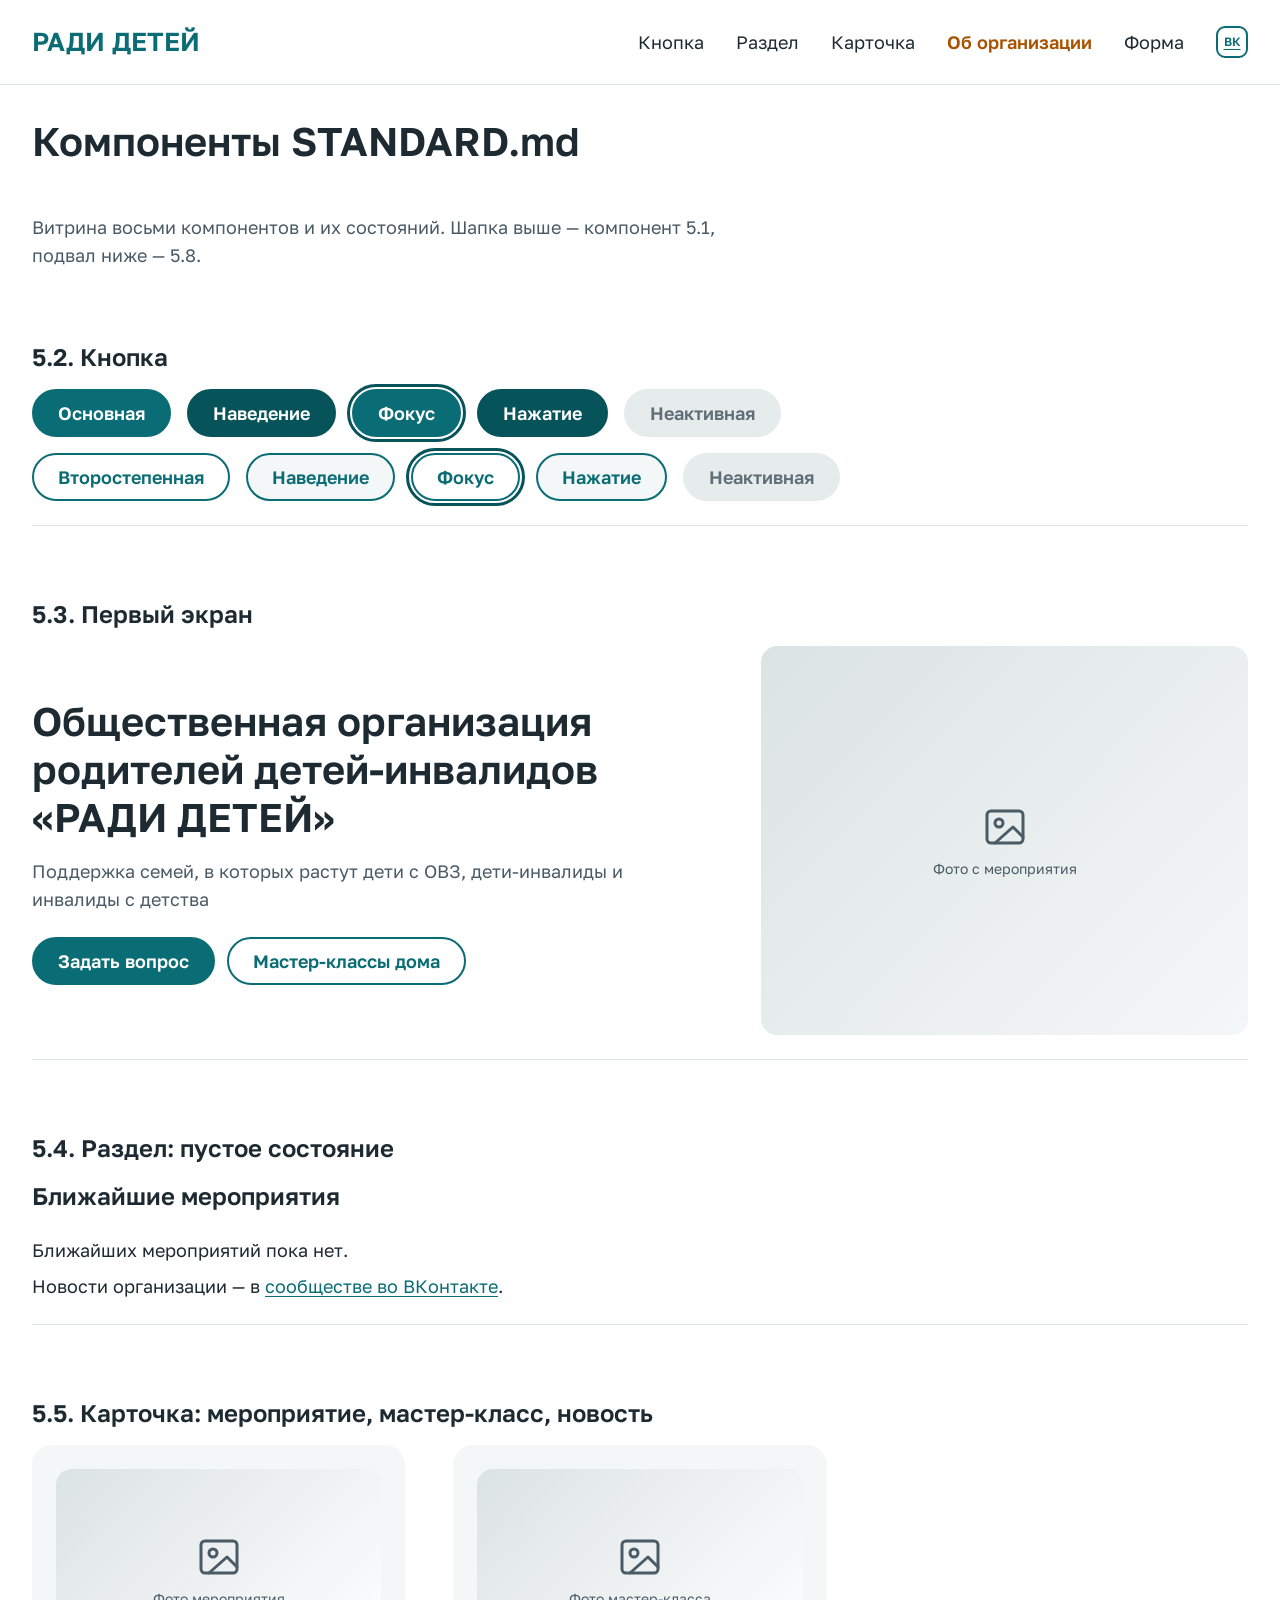
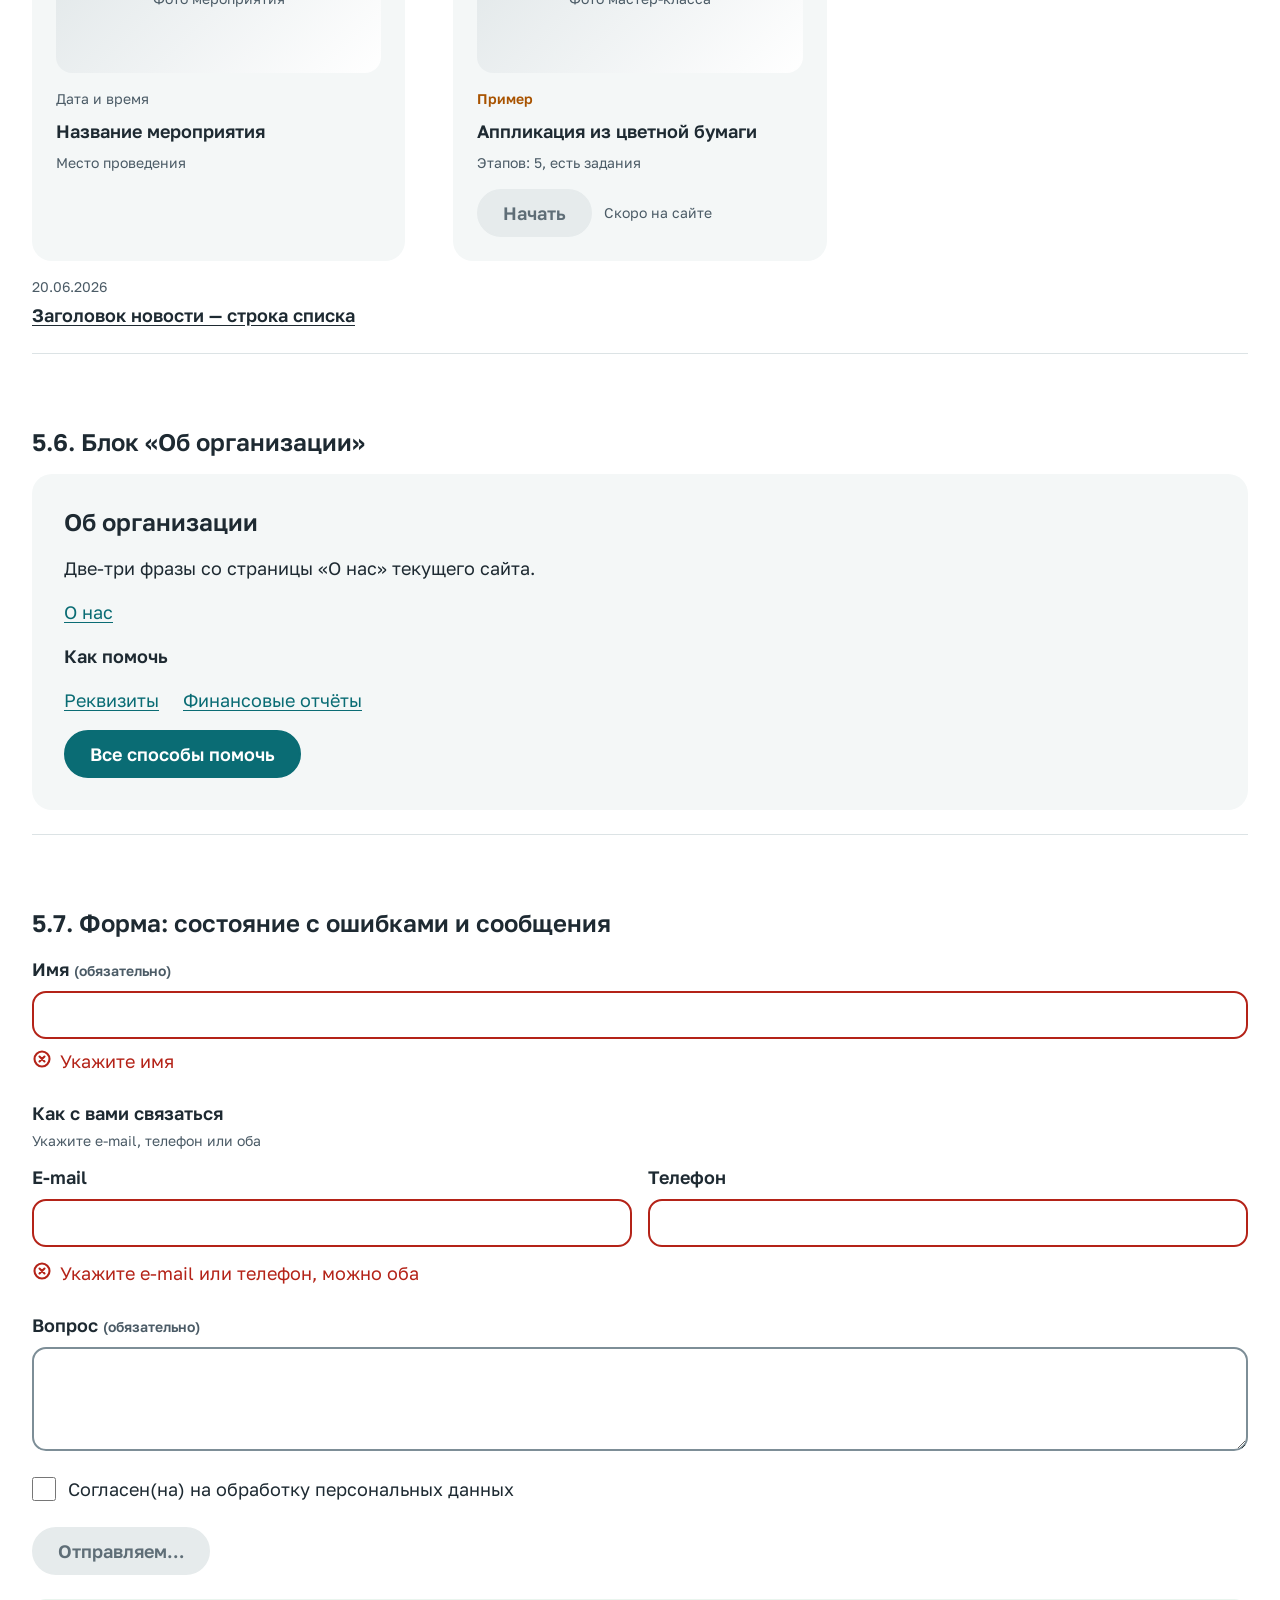
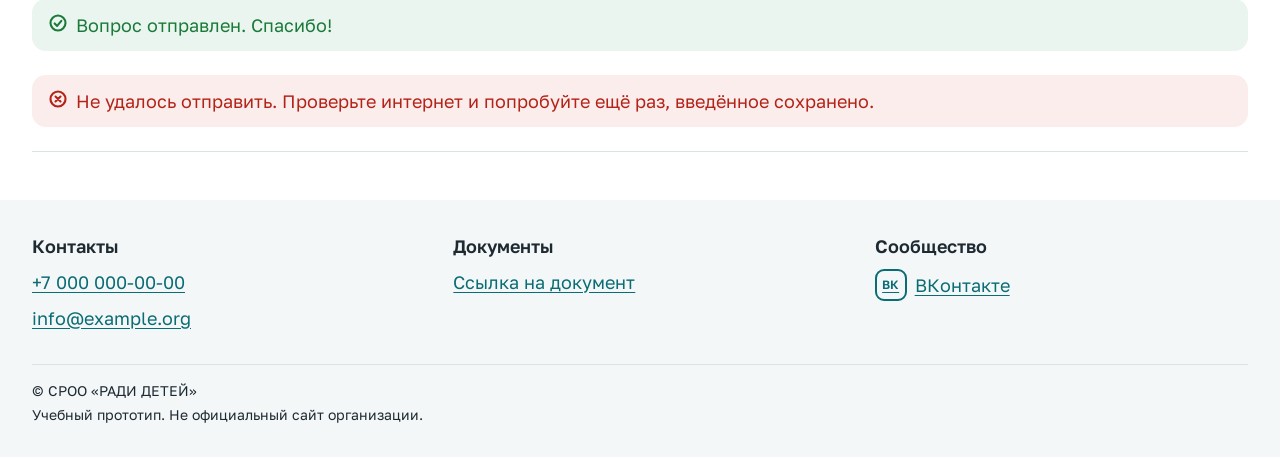
==== components.html @ 7a21b679 "Итерации 2 и 3: компоненты, главная и исправления после проверки, правила R1–R4 Co-Authored-By: Clau" ====
<!doctype html>
<html lang="ru" class="no-js">
<head>
  <meta charset="utf-8">
  <meta name="viewport" content="width=device-width, initial-scale=1">
  <meta name="robots" content="noindex">
  <title>Компоненты — РАДИ ДЕТЕЙ (учебный прототип)</title>
  <link rel="icon" href="favicon.svg" type="image/svg+xml">
  <link rel="stylesheet" href="styles.css">
  <script>document.documentElement.classList.replace('no-js', 'js');</script>
  <script src="script.js" defer></script>
</head>
<body>
  <header class="header" id="top">
    <div class="container header__bar">
      <a class="logo" href="#top">РАДИ ДЕТЕЙ</a>
      <a class="icon-button header__call" href="tel:+70000000000" aria-label="Позвонить: +7 000 000-00-00">
        <svg viewBox="0 0 24 24" fill="none" stroke="currentColor" stroke-width="2" stroke-linecap="round" stroke-linejoin="round" aria-hidden="true"><path d="M5 4h3l2 5-2 1a11 11 0 0 0 6 6l1-2 5 2v3a2 2 0 0 1-2 2A16 16 0 0 1 3 6a2 2 0 0 1 2-2z"/></svg>
      </a>
      <button class="icon-button menu-button" type="button" aria-expanded="false" aria-controls="nav" aria-label="Меню">
        <svg class="menu-button__open" viewBox="0 0 24 24" fill="none" stroke="currentColor" stroke-width="2" stroke-linecap="round" aria-hidden="true"><path d="M4 7h16M4 12h16M4 17h16"/></svg>
        <svg class="menu-button__close" viewBox="0 0 24 24" fill="none" stroke="currentColor" stroke-width="2" stroke-linecap="round" aria-hidden="true" hidden><path d="M6 6l12 12M18 6L6 18"/></svg>
      </button>
      <nav class="nav" id="nav" aria-label="Компоненты">
        <ul class="nav__list">
          <li><a href="#c-button">Кнопка</a></li>
          <li><a href="#c-section">Раздел</a></li>
          <li><a href="#c-card">Карточка</a></li>
          <li><a class="nav__help" href="#c-about">Об организации</a></li>
          <li><a href="#c-form">Форма</a></li>
        </ul>
      </nav>
      <a class="header__vk vk-link" href="https://vk.com/sroo_radi_detey">
        <span class="vk-badge" aria-hidden="true">ВК</span>
        <span class="visually-hidden">Сообщество во ВКонтакте</span>
      </a>
    </div>
  </header>

  <main id="main" class="container">
    <h1>Компоненты STANDARD.md</h1>
    <p class="text muted">Витрина восьми компонентов и их состояний. Шапка выше — компонент 5.1, подвал ниже — 5.8.</p>

    <section class="demo" id="c-button" aria-labelledby="t-button">
      <h2 id="t-button">5.2. Кнопка</h2>
      <div class="demo__row">
        <a class="button button--primary" href="#c-button">Основная</a>
        <a class="button button--primary is-hover" href="#c-button">Наведение</a>
        <a class="button button--primary is-focus" href="#c-button">Фокус</a>
        <a class="button button--primary is-active" href="#c-button">Нажатие</a>
        <button class="button button--primary" type="button" disabled>Неактивная</button>
      </div>
      <div class="demo__row">
        <a class="button button--secondary" href="#c-button">Второстепенная</a>
        <a class="button button--secondary is-hover" href="#c-button">Наведение</a>
        <a class="button button--secondary is-focus" href="#c-button">Фокус</a>
        <a class="button button--secondary is-active" href="#c-button">Нажатие</a>
        <button class="button button--secondary" type="button" disabled>Неактивная</button>
      </div>
    </section>

    <section class="demo" aria-labelledby="t-hero">
      <h2 id="t-hero">5.3. Первый экран</h2>
      <div class="hero">
        <div class="hero__text">
          <p class="h1">Общественная организация родителей <span class="nowrap">детей-инвалидов</span> <span class="nowrap">«РАДИ ДЕТЕЙ»</span></p>
          <p class="muted text">Поддержка семей, в которых растут дети с ОВЗ, дети-инвалиды и инвалиды с детства</p>
          <div class="hero__actions">
            <a class="button button--primary button--wide-mobile" href="#c-form">Задать вопрос</a>
            <a class="button button--secondary button--wide-mobile" href="#c-card">Мастер-классы дома</a>
          </div>
        </div>
        <figure class="photo">
          <svg viewBox="0 0 24 24" fill="none" stroke="currentColor" stroke-width="1.5" stroke-linecap="round" stroke-linejoin="round" aria-hidden="true"><rect x="3" y="4" width="18" height="16" rx="2"/><circle cx="9" cy="10" r="2"/><path d="M21 17l-5-5-9 8"/></svg>
          <figcaption class="small">Фото с мероприятия</figcaption>
        </figure>
      </div>
    </section>

    <section class="demo" id="c-section" aria-labelledby="t-section">
      <h2 id="t-section">5.4. Раздел: пустое состояние</h2>
      <div>
        <p class="h2 section__title">Ближайшие мероприятия</p>
        <div class="empty">
          <p>Ближайших мероприятий пока нет.</p>
          <p>Новости организации — в <a href="https://vk.com/sroo_radi_detey">сообществе во ВКонтакте</a>.</p>
        </div>
      </div>
    </section>

    <section class="demo" id="c-card" aria-labelledby="t-card">
      <h2 id="t-card">5.5. Карточка: мероприятие, мастер-класс, новость</h2>
      <ul class="cards">
        <li class="card">
          <figure class="photo">
            <svg viewBox="0 0 24 24" fill="none" stroke="currentColor" stroke-width="1.5" stroke-linecap="round" stroke-linejoin="round" aria-hidden="true"><rect x="3" y="4" width="18" height="16" rx="2"/><circle cx="9" cy="10" r="2"/><path d="M21 17l-5-5-9 8"/></svg>
            <figcaption class="small">Фото мероприятия</figcaption>
          </figure>
          <p class="small muted">Дата и время</p>
          <h3>Название мероприятия</h3>
          <p class="small muted">Место проведения</p>
        </li>
        <li class="card">
          <figure class="photo">
            <svg viewBox="0 0 24 24" fill="none" stroke="currentColor" stroke-width="1.5" stroke-linecap="round" stroke-linejoin="round" aria-hidden="true"><rect x="3" y="4" width="18" height="16" rx="2"/><circle cx="9" cy="10" r="2"/><path d="M21 17l-5-5-9 8"/></svg>
            <figcaption class="small">Фото мастер-класса</figcaption>
          </figure>
          <span class="card__label small">Пример</span>
          <h3>Аппликация из цветной бумаги</h3>
          <p class="small muted">Этапов: 5, есть задания</p>
          <div class="card__action">
            <button class="button button--secondary" type="button" disabled>Начать</button>
            <span class="small muted">Скоро на сайте</span>
          </div>
        </li>
      </ul>
      <ul class="news">
        <li class="news__item">
          <time class="small muted" datetime="2026-06-20">20.06.2026</time>
          <h3><a href="#c-card">Заголовок новости — строка списка</a></h3>
        </li>
      </ul>
    </section>

    <section class="demo" id="c-about" aria-labelledby="t-about">
      <h2 id="t-about">5.6. Блок «Об организации»</h2>
      <div class="about">
        <p class="h2">Об организации</p>
        <p class="text">Две-три фразы со страницы «О нас» текущего сайта.</p>
        <p><a href="#c-about">О нас</a></p>
        <p class="h3">Как помочь</p>
        <p class="about__links"><a href="#c-about">Реквизиты</a> <a href="#c-about">Финансовые отчёты</a></p>
        <a class="button button--primary" href="#c-about">Все способы помочь</a>
      </div>
    </section>

    <section class="demo" id="c-form" aria-labelledby="t-form">
      <h2 id="t-form">5.7. Форма: состояние с ошибками и сообщения</h2>
      <form class="form" action="#" novalidate>
        <div class="field">
          <label for="d-name">Имя <span class="small muted">(обязательно)</span></label>
          <input class="input" id="d-name" type="text" autocomplete="name" aria-invalid="true" aria-describedby="d-name-error">
          <p class="error" id="d-name-error"><svg viewBox="0 0 24 24" fill="none" stroke="currentColor" stroke-width="2.5" stroke-linecap="round" aria-hidden="true"><circle cx="12" cy="12" r="9"/><path d="M9 9l6 6M15 9l-6 6"/></svg><span>Укажите имя</span></p>
        </div>
        <fieldset class="contacts" aria-describedby="d-contacts-hint">
          <legend>Как с вами связаться</legend>
          <p class="field__hint small" id="d-contacts-hint">Укажите e-mail, телефон или оба</p>
          <div class="contacts__fields">
            <div class="field">
              <label for="d-email">E-mail</label>
              <input class="input" id="d-email" type="email" autocomplete="email" aria-invalid="true" aria-describedby="d-contacts-error">
            </div>
            <div class="field">
              <label for="d-phone">Телефон</label>
              <input class="input" id="d-phone" type="tel" autocomplete="tel" inputmode="tel" aria-invalid="true" aria-describedby="d-contacts-error">
            </div>
          </div>
          <p class="error" id="d-contacts-error"><svg viewBox="0 0 24 24" fill="none" stroke="currentColor" stroke-width="2.5" stroke-linecap="round" aria-hidden="true"><circle cx="12" cy="12" r="9"/><path d="M9 9l6 6M15 9l-6 6"/></svg><span>Укажите e-mail или телефон, можно оба</span></p>
        </fieldset>
        <div class="field">
          <label for="d-message">Вопрос <span class="small muted">(обязательно)</span></label>
          <textarea class="input" id="d-message" rows="3"></textarea>
        </div>
        <div class="field">
          <div class="consent">
            <input type="checkbox" id="d-consent">
            <label for="d-consent">Согласен(на) на обработку персональных данных</label>
          </div>
        </div>
        <button class="button button--primary button--wide-mobile" type="button" disabled>Отправляем…</button>
        <div class="status status--success"><svg viewBox="0 0 24 24" fill="none" stroke="currentColor" stroke-width="2.5" stroke-linecap="round" stroke-linejoin="round" aria-hidden="true"><circle cx="12" cy="12" r="9"/><path d="M8 12.5l3 3 5-6"/></svg><span>Вопрос отправлен. Спасибо!</span></div>
        <div class="status status--error"><svg viewBox="0 0 24 24" fill="none" stroke="currentColor" stroke-width="2.5" stroke-linecap="round" aria-hidden="true"><circle cx="12" cy="12" r="9"/><path d="M9 9l6 6M15 9l-6 6"/></svg><span>Не удалось отправить. Проверьте интернет и попробуйте ещё раз, введённое сохранено.</span></div>
      </form>
    </section>
  </main>

  <footer class="footer">
    <div class="container">
      <div class="footer__cols">
        <section aria-labelledby="f-contacts">
          <h2 class="h3" id="f-contacts">Контакты</h2>
          <ul>
            <li><a href="tel:+70000000000">+7 000 000-00-00</a></li>
            <li><a href="mailto:info@example.org">info@example.org</a></li>
          </ul>
        </section>
        <section aria-labelledby="f-docs">
          <h2 class="h3" id="f-docs">Документы</h2>
          <ul><li><a href="#top">Ссылка на документ</a></li></ul>
        </section>
        <section aria-labelledby="f-community">
          <h2 class="h3" id="f-community">Сообщество</h2>
          <ul><li><a class="vk-link" href="https://vk.com/sroo_radi_detey"><span class="vk-badge" aria-hidden="true">ВК</span>ВКонтакте</a></li></ul>
        </section>
      </div>
      <div class="footer__bottom small">
        <p>© СРОО «РАДИ ДЕТЕЙ»</p>
        <p>Учебный прототип. Не официальный сайт организации.</p>
      </div>
    </div>
  </footer>
</body>
</html>
---- styles.css ----
/* Стандарт: STANDARD.md. Цвета только переменными из :root (раздел 4). */

@font-face {
  font-family: "Golos Text";
  font-style: normal;
  font-weight: 400 700;
  font-display: swap;
  src: url("fonts/golos-cyrillic.woff2") format("woff2");
  unicode-range: U+0301, U+0400-045F, U+0490-0491, U+04B0-04B1, U+2116;
}

@font-face {
  font-family: "Golos Text";
  font-style: normal;
  font-weight: 400 700;
  font-display: swap;
  src: url("fonts/golos-latin.woff2") format("woff2");
  unicode-range: U+0000-00FF, U+0131, U+0152-0153, U+02BB-02BC, U+02C6, U+02DA, U+02DC, U+0304, U+0308, U+0329,
    U+2000-206F, U+20AC, U+2122, U+2191, U+2193, U+2212, U+2215, U+FEFF, U+FFFD;
}

:root {
  --main: #0A6C74;
  --main-dark: #07535A;
  --accent: #A85300;
  --text: #1E2A32;
  --text-muted: #4B5B66;
  --border: #7D8E97;
  --surface: #F4F7F7;
  --line: #DCE3E5;
  --success: #1B7A3A;
  --success-bg: #E9F5EE;
  --error: #B42318;
  --error-bg: #FBEDEC;
  --disabled-bg: #E6EBEC;
  --disabled-text: #5F6E77;
  --white: #FFFFFF;

  --space-4: 0.25rem;
  --space-8: 0.5rem;
  --space-12: 0.75rem;
  --space-16: 1rem;
  --space-24: 1.5rem;
  --space-32: 2rem;
  --space-48: 3rem;

  --radius-button: 24px;
  --radius-card: 20px;
  --radius-photo: 16px;
  --radius-field: 14px;

  --gutter: 16px;
  --pad: 16px;

  --font: "Golos Text", Arial, sans-serif;
}

@media (min-width: 768px) {
  :root {
    --gutter: 24px;
    --pad: 32px;
  }
}

@media (min-width: 1280px) {
  :root {
    --gutter: 48px;
  }
}

/* ---------- основа ---------- */

*,
*::before,
*::after {
  box-sizing: border-box;
}

html {
  -webkit-text-size-adjust: 100%;
  text-size-adjust: 100%;
}

@media (prefers-reduced-motion: no-preference) {
  html {
    scroll-behavior: smooth;
  }
}

body {
  margin: 0;
  background: var(--white);
  color: var(--text);
  font-family: var(--font);
  font-size: 1rem;
  line-height: 1.5rem;
  font-weight: 400;
  overflow-wrap: anywhere;
}

h1,
h2,
h3,
p,
ul,
ol,
figure,
fieldset {
  margin: 0;
}

ul {
  padding: 0;
  list-style: none;
}

img,
svg {
  display: block;
}

/* R1: атрибут hidden всегда скрывает элемент, правила display его не перебивают */
[hidden] {
  display: none !important;
}

/* R2: название и слова через дефис в заголовках не рвутся */
.nowrap {
  white-space: nowrap;
}

a {
  color: var(--main);
  text-decoration: underline;
  text-underline-offset: 3px;
}

@media (hover: hover) {
  a:hover {
    color: var(--main-dark);
  }
}

:focus-visible,
.is-focus {
  outline: 3px solid var(--main-dark);
  outline-offset: 2px;
}

[id] {
  scroll-margin-top: var(--space-16);
}

.visually-hidden {
  position: absolute !important;
  width: 1px;
  height: 1px;
  padding: 0;
  margin: -1px;
  overflow: hidden;
  clip: rect(0 0 0 0);
  white-space: nowrap;
  border: 0;
}

.skip-link {
  position: absolute;
  left: var(--pad);
  top: -100px;
  z-index: 10;
  padding: var(--space-8) var(--space-16);
  background: var(--white);
  border-radius: var(--radius-field);
}

.skip-link:focus {
  top: var(--space-8);
}

.container {
  width: 100%;
  max-width: calc(1440px + 2 * var(--pad));
  margin-inline: auto;
  padding-inline: var(--pad);
}

/* ---------- типографика (раздел 3) ---------- */

h1,
.h1 {
  font-size: 1.875rem;
  line-height: 2.375rem;
  font-weight: 600;
}

h2,
.h2 {
  font-size: 1.25rem;
  line-height: 1.75rem;
  font-weight: 600;
}

h3,
.h3 {
  font-size: 1rem;
  line-height: 1.5rem;
  font-weight: 600;
}

.small {
  font-size: 0.875rem;
  line-height: 1.25rem;
}

.muted {
  color: var(--text-muted);
}

.text {
  max-width: 66ch;
}

@media (min-width: 1024px) {
  body {
    font-size: 1.125rem;
    line-height: 1.75rem;
  }

  h1,
  .h1 {
    font-size: 2.5rem;
    line-height: 3rem;
  }

  h2,
  .h2 {
    font-size: 1.5rem;
    line-height: 2rem;
  }

  h3,
  .h3 {
    font-size: 1.125rem;
    line-height: 1.75rem;
  }

  .small {
    font-size: 0.875rem;
    line-height: 1.25rem;
  }
}

/* ---------- 5.2 кнопка ---------- */

.button {
  display: inline-flex;
  align-items: center;
  justify-content: center;
  gap: var(--space-8);
  min-height: 48px;
  padding: var(--space-8) var(--space-24);
  border: 2px solid var(--main);
  border-radius: var(--radius-button);
  font: inherit;
  font-weight: 600;
  text-align: center;
  text-decoration: none;
  cursor: pointer;
}

.button--primary {
  background: var(--main);
  color: var(--white);
}

.button--secondary {
  background: var(--white);
  color: var(--main);
}

.button--primary:active,
.button--primary.is-active {
  background: var(--main-dark);
  border-color: var(--main-dark);
  color: var(--white);
}

.button--secondary:active,
.button--secondary.is-active {
  background: var(--surface);
  color: var(--main);
}

@media (hover: hover) {
  .button--primary:hover,
  .button--primary.is-hover {
    background: var(--main-dark);
    border-color: var(--main-dark);
    color: var(--white);
  }

  .button--secondary:hover,
  .button--secondary.is-hover {
    background: var(--surface);
    color: var(--main);
  }
}

.button:disabled,
.button[aria-disabled="true"] {
  background: var(--disabled-bg);
  border-color: var(--disabled-bg);
  color: var(--disabled-text);
  cursor: not-allowed;
}

@media (max-width: 767px) {
  .button--wide-mobile {
    width: 100%;
  }
}

/* ---------- 5.1 шапка ---------- */

.header {
  border-bottom: 1px solid var(--line);
}

.header__bar {
  display: flex;
  flex-wrap: wrap;
  align-items: center;
  column-gap: var(--space-8);
  min-height: 60px;
}

.nav {
  flex-basis: 100%;
}

.logo {
  margin-right: auto;
  color: var(--main);
  font-size: 1.1875rem;
  line-height: 1.5rem;
  font-weight: 600;
  text-decoration: none;
  white-space: nowrap;
}

.icon-button {
  display: inline-flex;
  align-items: center;
  justify-content: center;
  width: 44px;
  height: 44px;
  padding: 0;
  border: 0;
  border-radius: var(--radius-field);
  background: transparent;
  color: var(--text);
  cursor: pointer;
}

@media (hover: hover) {
  .icon-button:hover {
    background: var(--surface);
    color: var(--text);
  }
}

.icon-button svg {
  width: 24px;
  height: 24px;
}

.nav__list {
  display: flex;
  flex-direction: column;
  padding-block: var(--space-8) var(--space-16);
}

.nav__list a {
  display: block;
  padding-block: var(--space-12);
  color: var(--text);
  text-decoration: none;
}

@media (hover: hover) {
  .nav__list a:hover {
    text-decoration: underline;
  }
}

.nav__list .nav__help {
  color: var(--accent);
  font-weight: 600;
}

.vk-link {
  display: inline-flex;
  align-items: center;
  gap: var(--space-8);
}

.vk-badge {
  display: inline-flex;
  align-items: center;
  justify-content: center;
  width: 32px;
  height: 32px;
  border: 2px solid currentColor;
  border-radius: 9px;
  font-size: 0.75rem;
  line-height: 1;
  font-weight: 600;
}

.header__vk {
  display: none;
}

/* меню прячется, только если работает JS */
.js .nav {
  display: none;
}

.js .nav.is-open {
  display: block;
}

.no-js .menu-button {
  display: none;
}

@media (min-width: 1280px) {
  .header__bar {
    min-height: 84px;
    gap: var(--space-32);
  }

  .logo {
    font-size: 1.625rem;
    line-height: 2rem;
    margin-right: 0;
  }

  .js .nav,
  .nav {
    display: block;
    flex-basis: auto;
    margin-left: auto;
  }

  .nav__list {
    flex-direction: row;
    gap: var(--space-32);
    padding: 0;
  }

  .nav__list a {
    padding-block: var(--space-8);
  }

  .menu-button,
  .header__call {
    display: none;
  }

  .header__vk {
    display: inline-flex;
  }

  .nav__vk {
    display: none;
  }
}

/* ---------- разделы и сетка ---------- */

main {
  display: flex;
  flex-direction: column;
  gap: var(--space-48);
  padding-block: var(--space-32) var(--space-48);
}

.section__title {
  margin-bottom: var(--space-24);
}

.section__more {
  margin-top: var(--space-24);
}

.section__lead {
  margin-bottom: var(--space-24);
}



.empty {
  display: flex;
  flex-direction: column;
  gap: var(--space-8);
}

/* ---------- 5.3 первый экран ---------- */

.hero {
  display: grid;
  gap: var(--space-24);
}

.hero__text {
  display: flex;
  flex-direction: column;
  gap: var(--space-16);
}

.hero__actions {
  display: flex;
  flex-wrap: wrap;
  gap: var(--space-12);
  margin-top: var(--space-8);
}

.photo {
  display: flex;
  flex-direction: column;
  align-items: center;
  justify-content: center;
  gap: var(--space-8);
  aspect-ratio: 16 / 10;
  border-radius: var(--radius-photo);
  background: linear-gradient(135deg, var(--line) 0%, var(--surface) 100%);
  color: var(--text-muted);
}

.photo svg {
  width: 48px;
  height: 48px;
}

@media (min-width: 1024px) {
  .hero {
    grid-template-columns: 7fr 5fr;
    align-items: center;
    gap: var(--gutter);
  }

  .hero .photo {
    aspect-ratio: 5 / 4;
  }
}

/* ---------- 5.5 карточки ---------- */

.cards {
  display: grid;
  gap: var(--gutter);
}

@media (min-width: 768px) {
  .cards {
    grid-template-columns: repeat(2, minmax(0, 1fr));
  }
}

@media (min-width: 1280px) {
  .cards {
    grid-template-columns: repeat(3, minmax(0, 1fr));
  }
}

.card {
  display: flex;
  flex-direction: column;
  gap: var(--space-8);
  padding: var(--space-16);
  border-radius: var(--radius-card);
  background: var(--surface);
}

.card .photo {
  margin-bottom: var(--space-8);
  background: linear-gradient(135deg, var(--line) 0%, var(--white) 100%);
}

.card__label {
  align-self: flex-start;
  color: var(--accent);
  font-weight: 600;
}

.card__action {
  display: flex;
  flex-wrap: wrap;
  align-items: center;
  gap: var(--space-12);
  margin-top: var(--space-8);
}

@media (min-width: 1024px) {
  .card {
    padding: var(--space-24);
  }
}

.news {
  display: flex;
  flex-direction: column;
  gap: var(--space-24);
}

.news__item {
  display: flex;
  flex-direction: column;
  gap: var(--space-4);
}

.news__item h3 a {
  color: var(--text);
}

@media (hover: hover) {
  .news__item h3 a:hover {
    color: var(--main);
  }
}

/* ---------- новости и 5.6 «Об организации» ---------- */

.split {
  display: grid;
  gap: var(--space-48);
}

@media (min-width: 1280px) {
  .split {
    grid-template-columns: 7fr 5fr;
    gap: var(--gutter);
    align-items: start;
  }
}

.about {
  display: flex;
  flex-direction: column;
  gap: var(--space-16);
  padding: 20px;
  border-radius: var(--radius-card);
  background: var(--surface);
}

.about__links {
  display: flex;
  flex-wrap: wrap;
  gap: var(--space-8) var(--space-24);
}

.about h3 {
  margin-top: var(--space-8);
}

.about .button {
  align-self: flex-start;
}

@media (min-width: 1024px) {
  .about {
    padding: var(--space-32);
  }
}

/* ---------- 5.7 форма ---------- */

.question {
  display: flex;
  flex-direction: column;
  gap: var(--space-24);
}

@media (min-width: 1280px) {
  /* форма шириной 7 колонок из 12 */
  .question .form {
    width: calc((100% - 11 * var(--gutter)) * 7 / 12 + 6 * var(--gutter));
  }
}

.question__intro {
  display: flex;
  flex-direction: column;
  gap: var(--space-8);
}

.form {
  display: flex;
  flex-direction: column;
  gap: var(--space-24);
}

.field {
  display: flex;
  flex-direction: column;
  gap: var(--space-8);
}

.field label,
.contacts legend {
  font-weight: 600;
}

.field__hint {
  color: var(--text-muted);
}

.input {
  width: 100%;
  min-height: 48px;
  padding: var(--space-8) var(--space-12);
  border: 2px solid var(--border);
  border-radius: var(--radius-field);
  background: var(--white);
  color: var(--text);
  font: inherit;
}

textarea.input {
  min-height: 96px;
  resize: vertical;
}

.input[aria-invalid="true"] {
  border-color: var(--error);
}

.error {
  display: flex;
  align-items: flex-start;
  gap: var(--space-8);
  color: var(--error);
}

.error svg,
.status svg {
  flex: none;
  width: 20px;
  height: 20px;
  margin-top: 2px;
}

.contacts {
  display: flex;
  flex-direction: column;
  gap: var(--space-12);
  min-width: 0;
  padding: 0;
  border: 0;
}

.contacts legend {
  padding: 0;
  margin-bottom: var(--space-4);
}

.contacts__fields {
  display: grid;
  gap: var(--space-16);
}

@media (min-width: 768px) {
  .contacts__fields {
    grid-template-columns: repeat(2, minmax(0, 1fr));
  }
}

.consent {
  display: flex;
  align-items: flex-start;
  gap: var(--space-12);
}

.consent input {
  flex: none;
  width: 24px;
  height: 24px;
  margin: 2px 0 0;
  accent-color: var(--main);
}

.consent label {
  font-weight: 400;
}

.details summary {
  padding-block: 2px;
  color: var(--main);
  text-decoration: underline;
  text-underline-offset: 3px;
  cursor: pointer;
}

.details p {
  margin-top: var(--space-8);
}

.form .button {
  align-self: flex-start;
}

.status {
  display: flex;
  align-items: flex-start;
  gap: var(--space-8);
  padding: var(--space-12) var(--space-16);
  border-radius: var(--radius-field);
}

.status:empty {
  display: none;
}

.status--success {
  background: var(--success-bg);
  color: var(--success);
}

.status--error {
  background: var(--error-bg);
  color: var(--error);
}

.trap {
  position: absolute;
  left: -10000px;
  width: 1px;
  height: 1px;
  overflow: hidden;
}

/* ---------- 5.8 подвал ---------- */

.footer {
  background: var(--surface);
  padding-block: var(--space-32);
}

.footer__cols {
  display: grid;
  gap: var(--space-24);
}

.footer__cols ul {
  display: flex;
  flex-direction: column;
  gap: var(--space-8);
  margin-top: var(--space-8);
}

.footer__bottom {
  display: flex;
  flex-direction: column;
  gap: var(--space-4);
  margin-top: var(--space-32);
  padding-top: var(--space-16);
  border-top: 1px solid var(--line);
}

@media (min-width: 1024px) {
  .footer__cols {
    grid-template-columns: repeat(3, minmax(0, 1fr));
    gap: var(--gutter);
  }
}

/* ---------- витрина компонентов ---------- */

.demo {
  display: flex;
  flex-direction: column;
  gap: var(--space-16);
  padding-block: var(--space-24);
  border-bottom: 1px solid var(--line);
}

.demo__row {
  display: flex;
  flex-wrap: wrap;
  gap: var(--space-16);
  align-items: center;
}
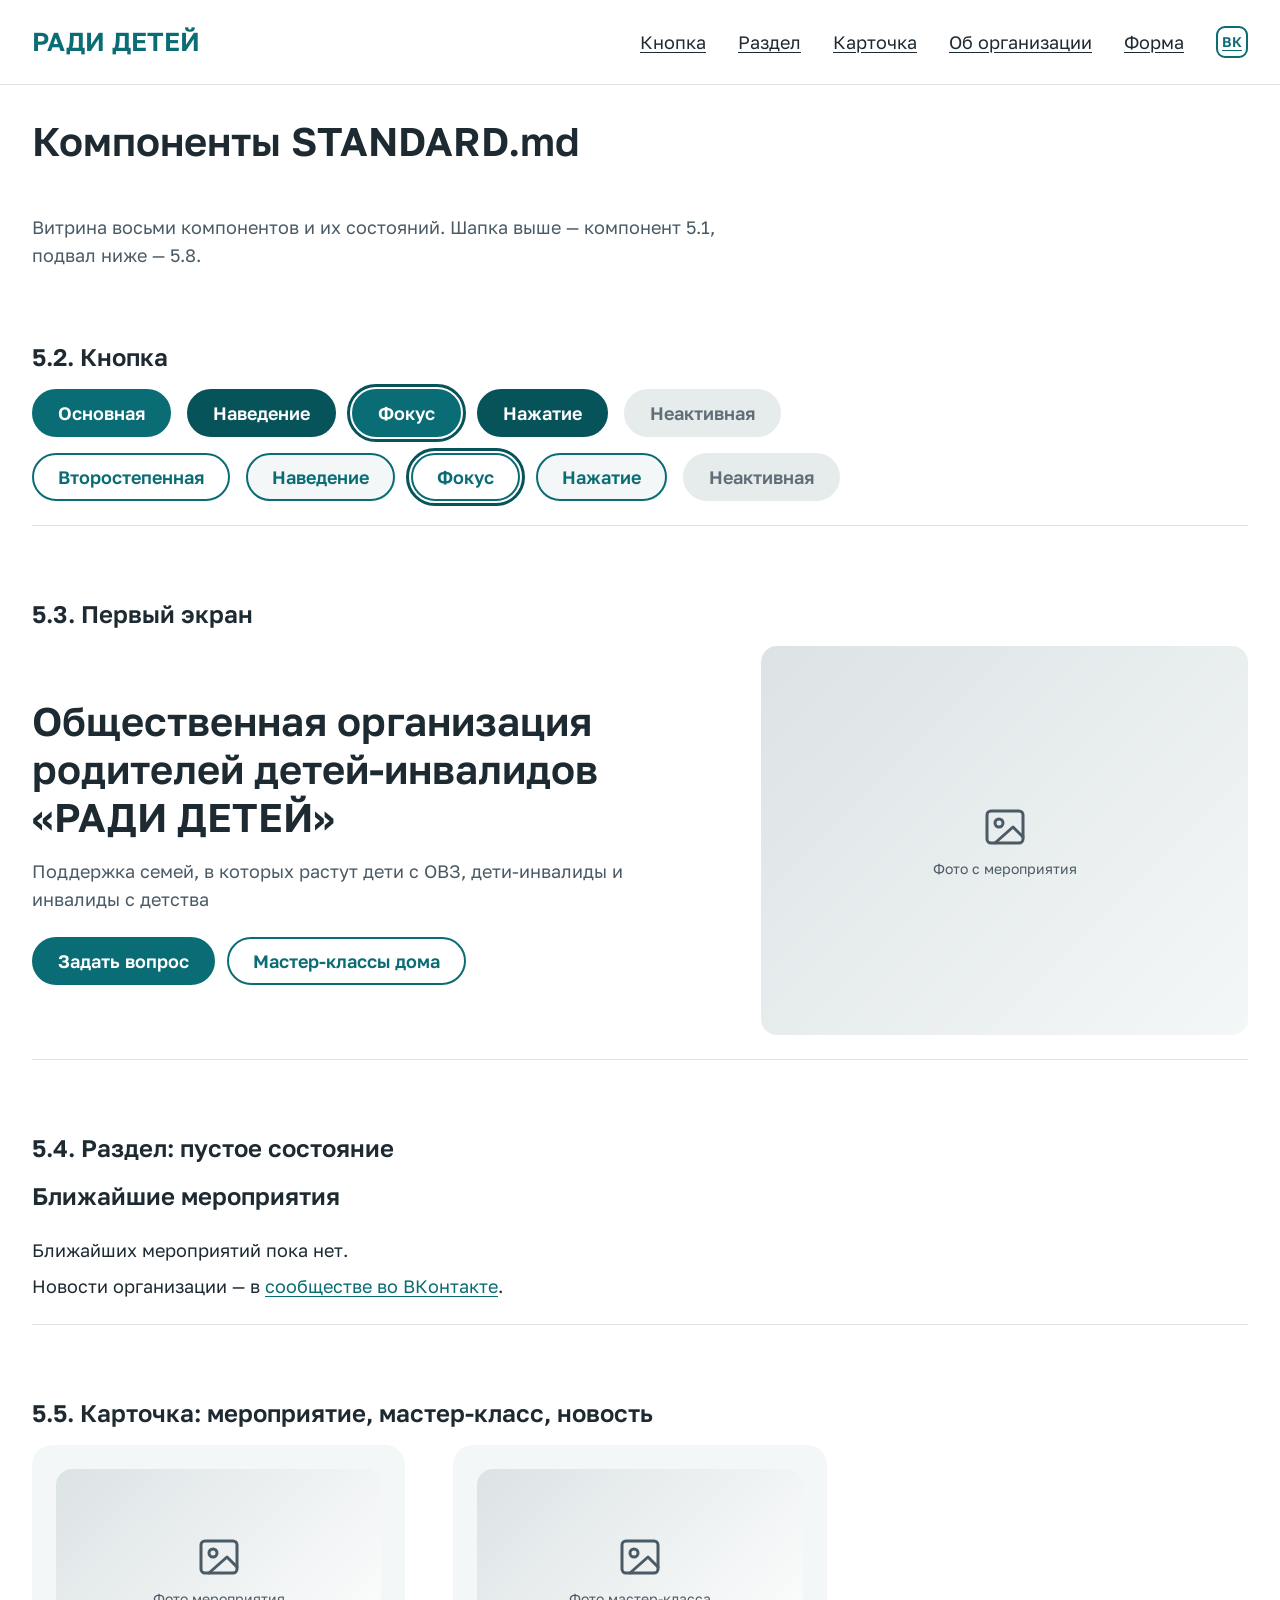
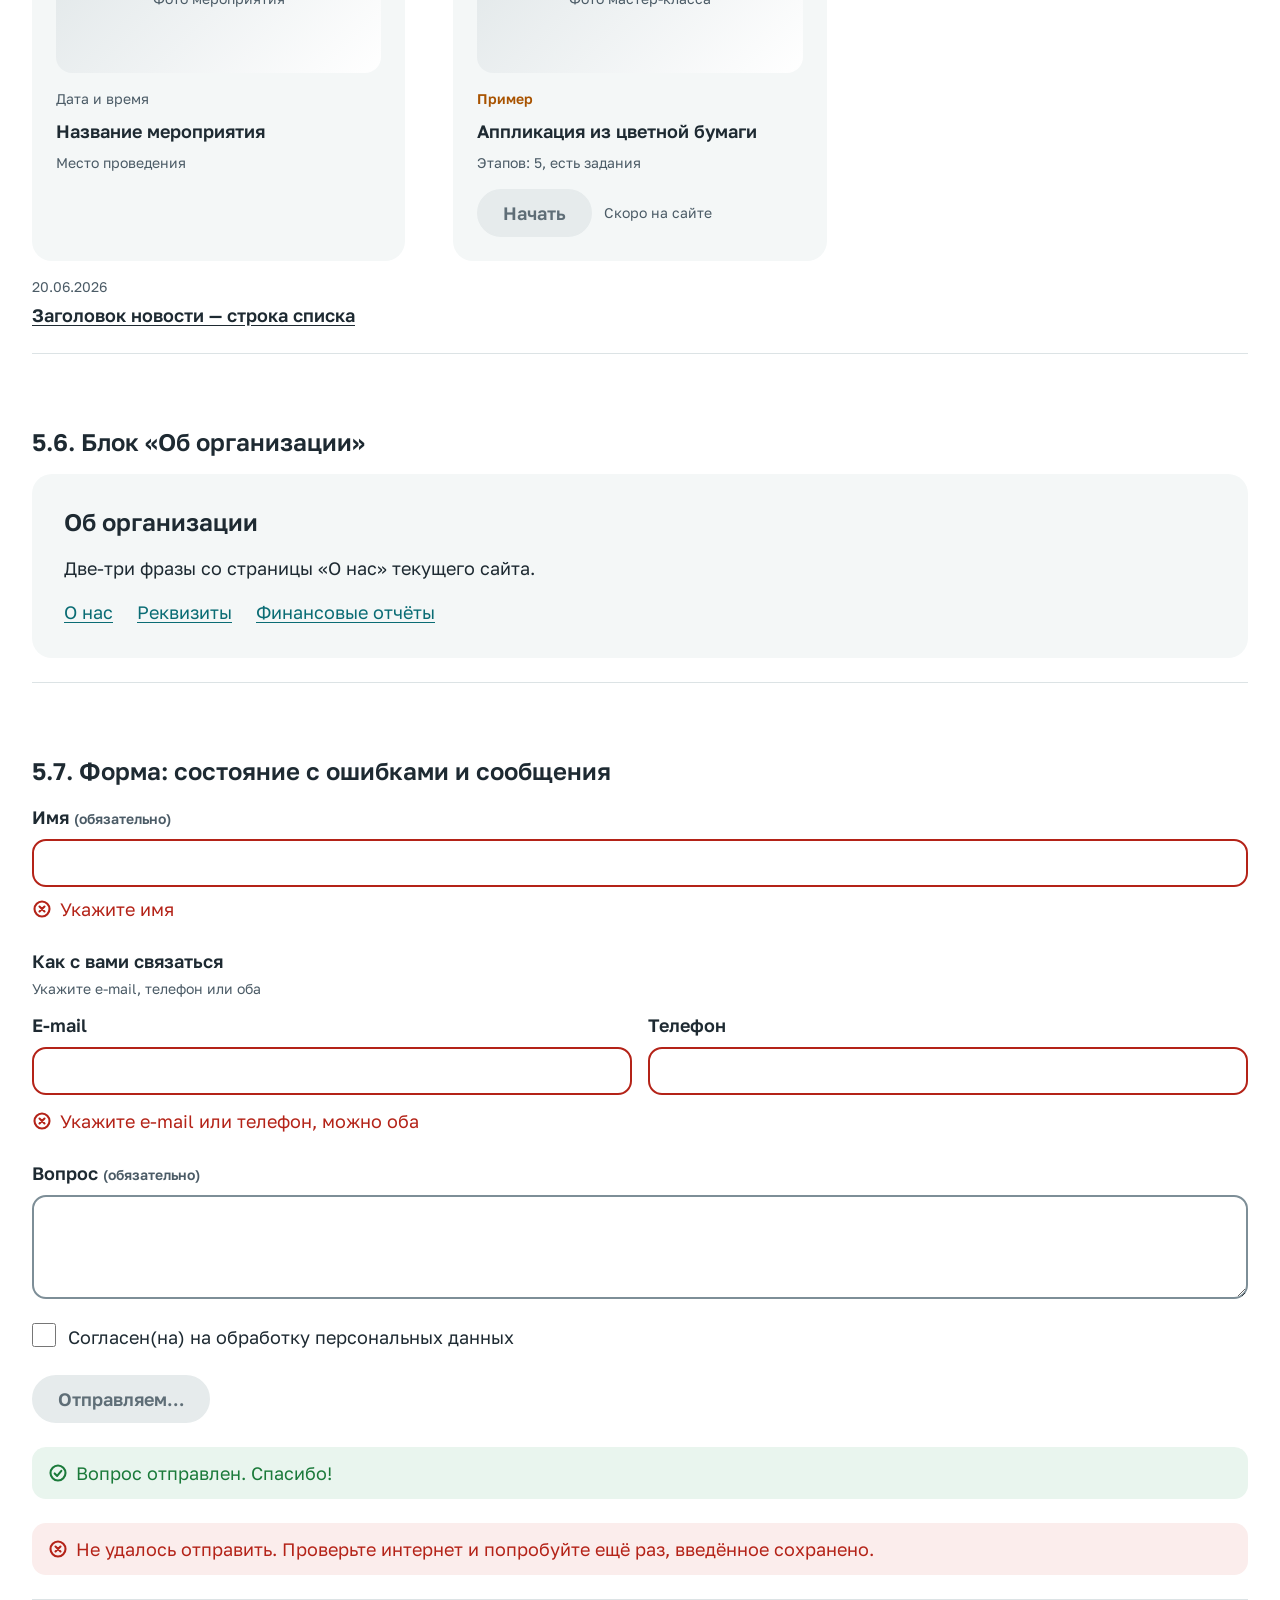
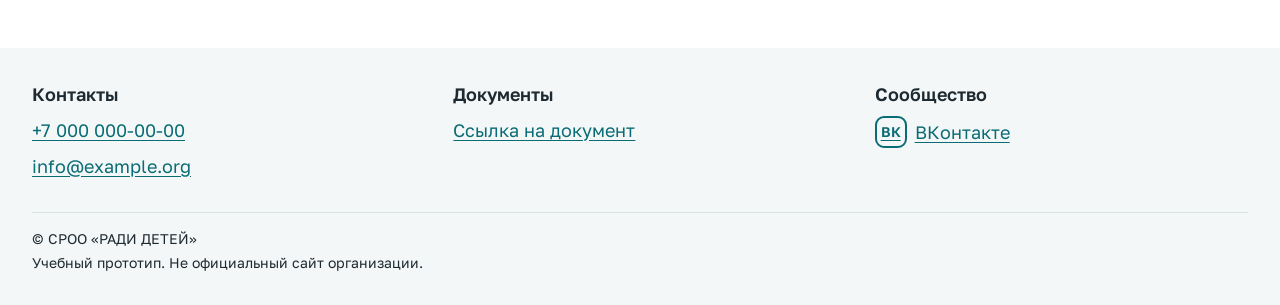
==== commit f41daa4c: "Итерация 9: без «Как помочь» по отзыву заказчика Из меню убран пункт «Как помочь», из блока «Об орга" ====
--- a/components.html
+++ b/components.html
@@ -26,7 +26,7 @@
           <li><a href="#c-button">Кнопка</a></li>
           <li><a href="#c-section">Раздел</a></li>
           <li><a href="#c-card">Карточка</a></li>
-          <li><a class="nav__help" href="#c-about">Об организации</a></li>
+          <li><a href="#c-about">Об организации</a></li>
           <li><a href="#c-form">Форма</a></li>
         </ul>
       </nav>
@@ -127,10 +127,7 @@
       <div class="about">
         <p class="h2">Об организации</p>
         <p class="text">Две-три фразы со страницы «О нас» текущего сайта.</p>
-        <p><a href="#c-about">О нас</a></p>
-        <p class="h3">Как помочь</p>
-        <p class="about__links"><a href="#c-about">Реквизиты</a> <a href="#c-about">Финансовые отчёты</a></p>
-        <a class="button button--primary" href="#c-about">Все способы помочь</a>
+        <p class="about__links"><a href="#c-about">О нас</a> <a href="#c-about">Реквизиты</a> <a href="#c-about">Финансовые отчёты</a></p>
       </div>
     </section>
 
--- a/styles.css
+++ b/styles.css
@@ -384,18 +384,12 @@
   display: block;
   padding-block: var(--space-12);
   color: var(--text);
-  text-decoration: none;
 }
 
 @media (hover: hover) {
   .nav__list a:hover {
-    text-decoration: underline;
-  }
-}
-
-.nav__list .nav__help {
-  color: var(--accent);
-  font-weight: 600;
+    color: var(--main);
+  }
 }
 
 .vk-link {
@@ -412,7 +406,7 @@
   height: 32px;
   border: 2px solid currentColor;
   border-radius: 9px;
-  font-size: 0.75rem;
+  font-size: 0.875rem;
   line-height: 1;
   font-weight: 600;
 }
@@ -441,8 +435,6 @@
   }
 
   .logo {
-    font-size: 1.625rem;
-    line-height: 2rem;
     margin-right: 0;
   }
 
@@ -492,6 +484,32 @@
 
 .section__more {
   margin-top: var(--space-24);
+}
+
+.section__head {
+  display: flex;
+  align-items: baseline;
+  justify-content: space-between;
+  gap: var(--space-16);
+  margin-bottom: var(--space-24);
+}
+
+.section__head .section__title {
+  margin-bottom: 0;
+}
+
+.section__more-top {
+  display: none;
+}
+
+@media (min-width: 1024px) {
+  .section__more-top {
+    display: inline-block;
+  }
+
+  .section__head + .news + .section__more {
+    display: none;
+  }
 }
 
 .section__lead {
@@ -624,9 +642,25 @@
   color: var(--text);
 }
 
+/* R3: отдельно стоящая ссылка — строчный блок, её высота равна строке, а не размеру шрифта */
+.news__item h3 a,
+.section__more a,
+.about p > a,
+.about__links a,
+.footer__cols li > a:not(.vk-link) {
+  display: inline-block;
+}
+
 @media (hover: hover) {
   .news__item h3 a:hover {
     color: var(--main);
+  }
+}
+
+@media (min-width: 1024px) {
+  .logo {
+    font-size: 1.625rem;
+    line-height: 2rem;
   }
 }
 
@@ -658,14 +692,6 @@
   display: flex;
   flex-wrap: wrap;
   gap: var(--space-8) var(--space-24);
-}
-
-.about h3 {
-  margin-top: var(--space-8);
-}
-
-.about .button {
-  align-self: flex-start;
 }
 
 @media (min-width: 1024px) {
@@ -746,9 +772,17 @@
 .error svg,
 .status svg {
   flex: none;
-  width: 20px;
-  height: 20px;
-  margin-top: 2px;
+  width: 16px;
+  height: 16px;
+  margin-top: var(--space-4);
+}
+
+@media (min-width: 1024px) {
+  .error svg,
+  .status svg {
+    width: 20px;
+    height: 20px;
+  }
 }
 
 .contacts {
@@ -786,7 +820,7 @@
   flex: none;
   width: 24px;
   height: 24px;
-  margin: 2px 0 0;
+  margin: 0;
   accent-color: var(--main);
 }
 
@@ -795,7 +829,7 @@
 }
 
 .details summary {
-  padding-block: 2px;
+  padding-block: var(--space-4);
   color: var(--main);
   text-decoration: underline;
   text-underline-offset: 3px;
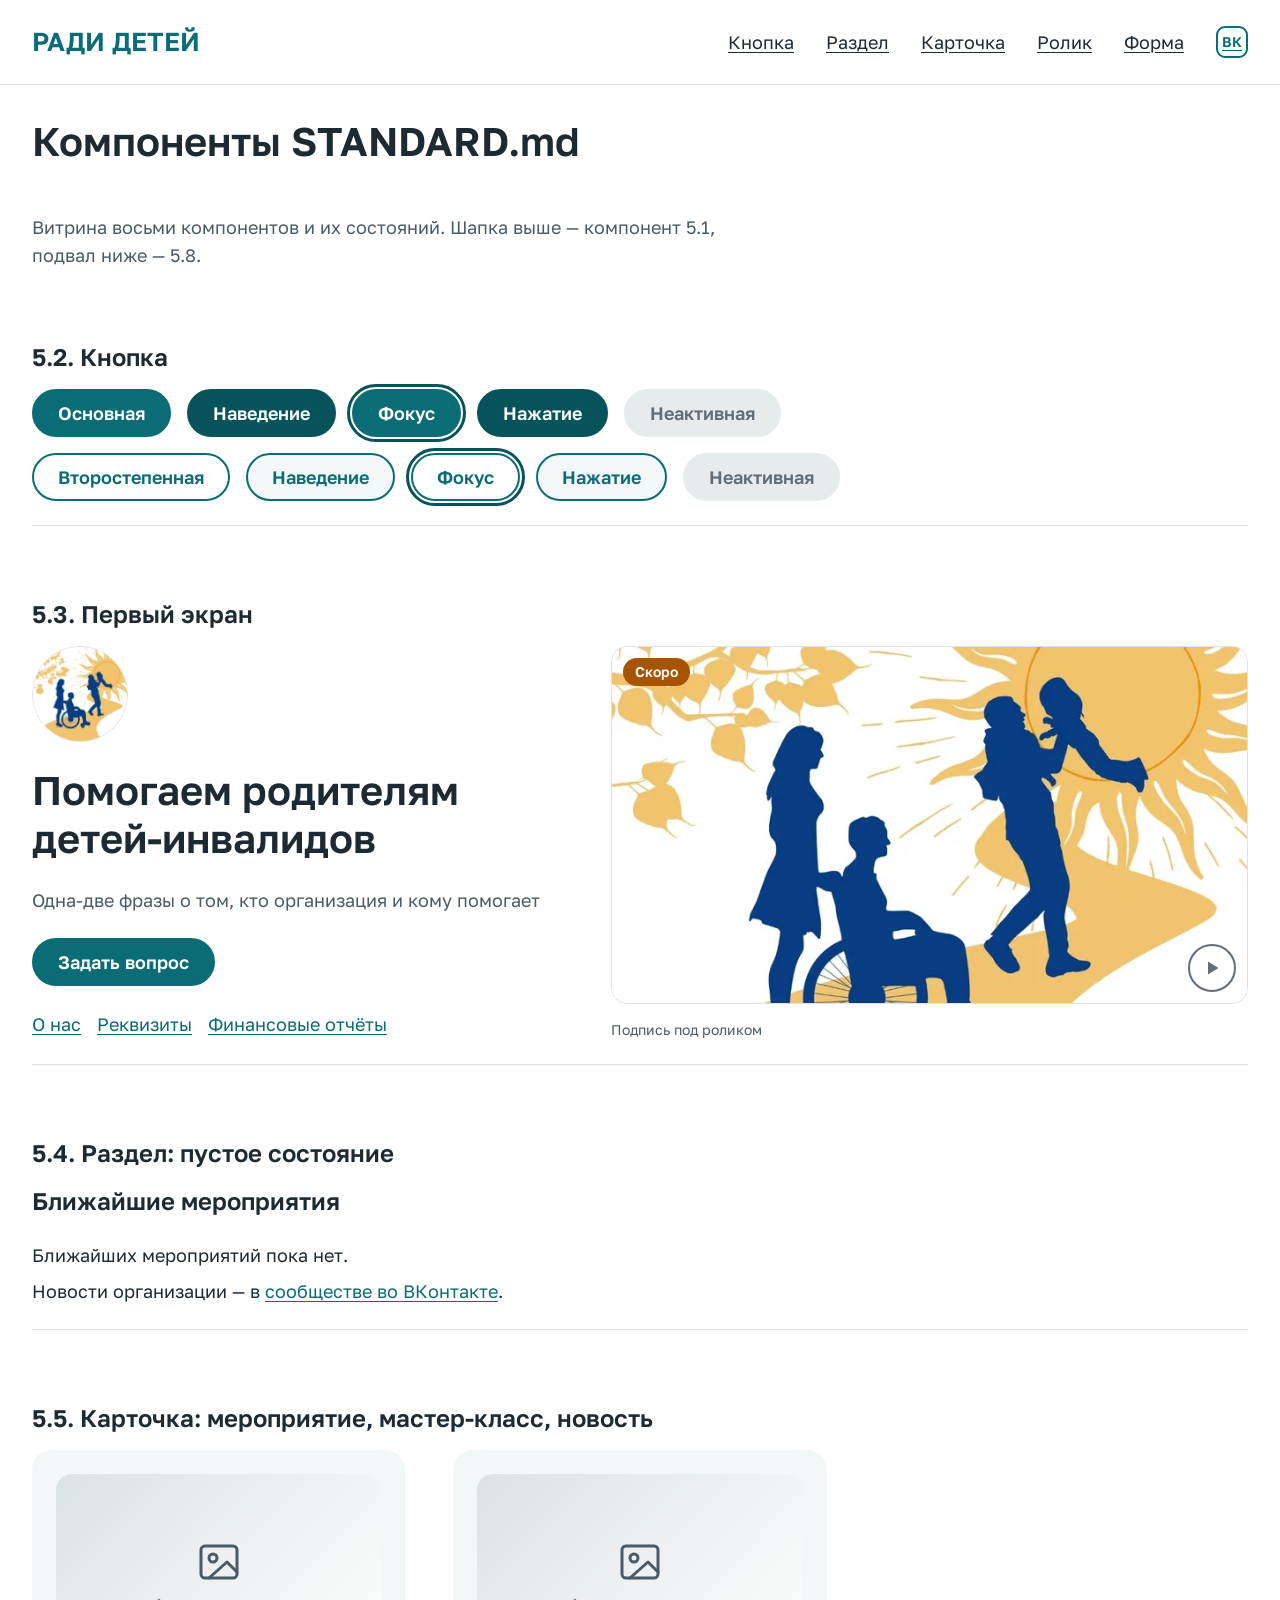
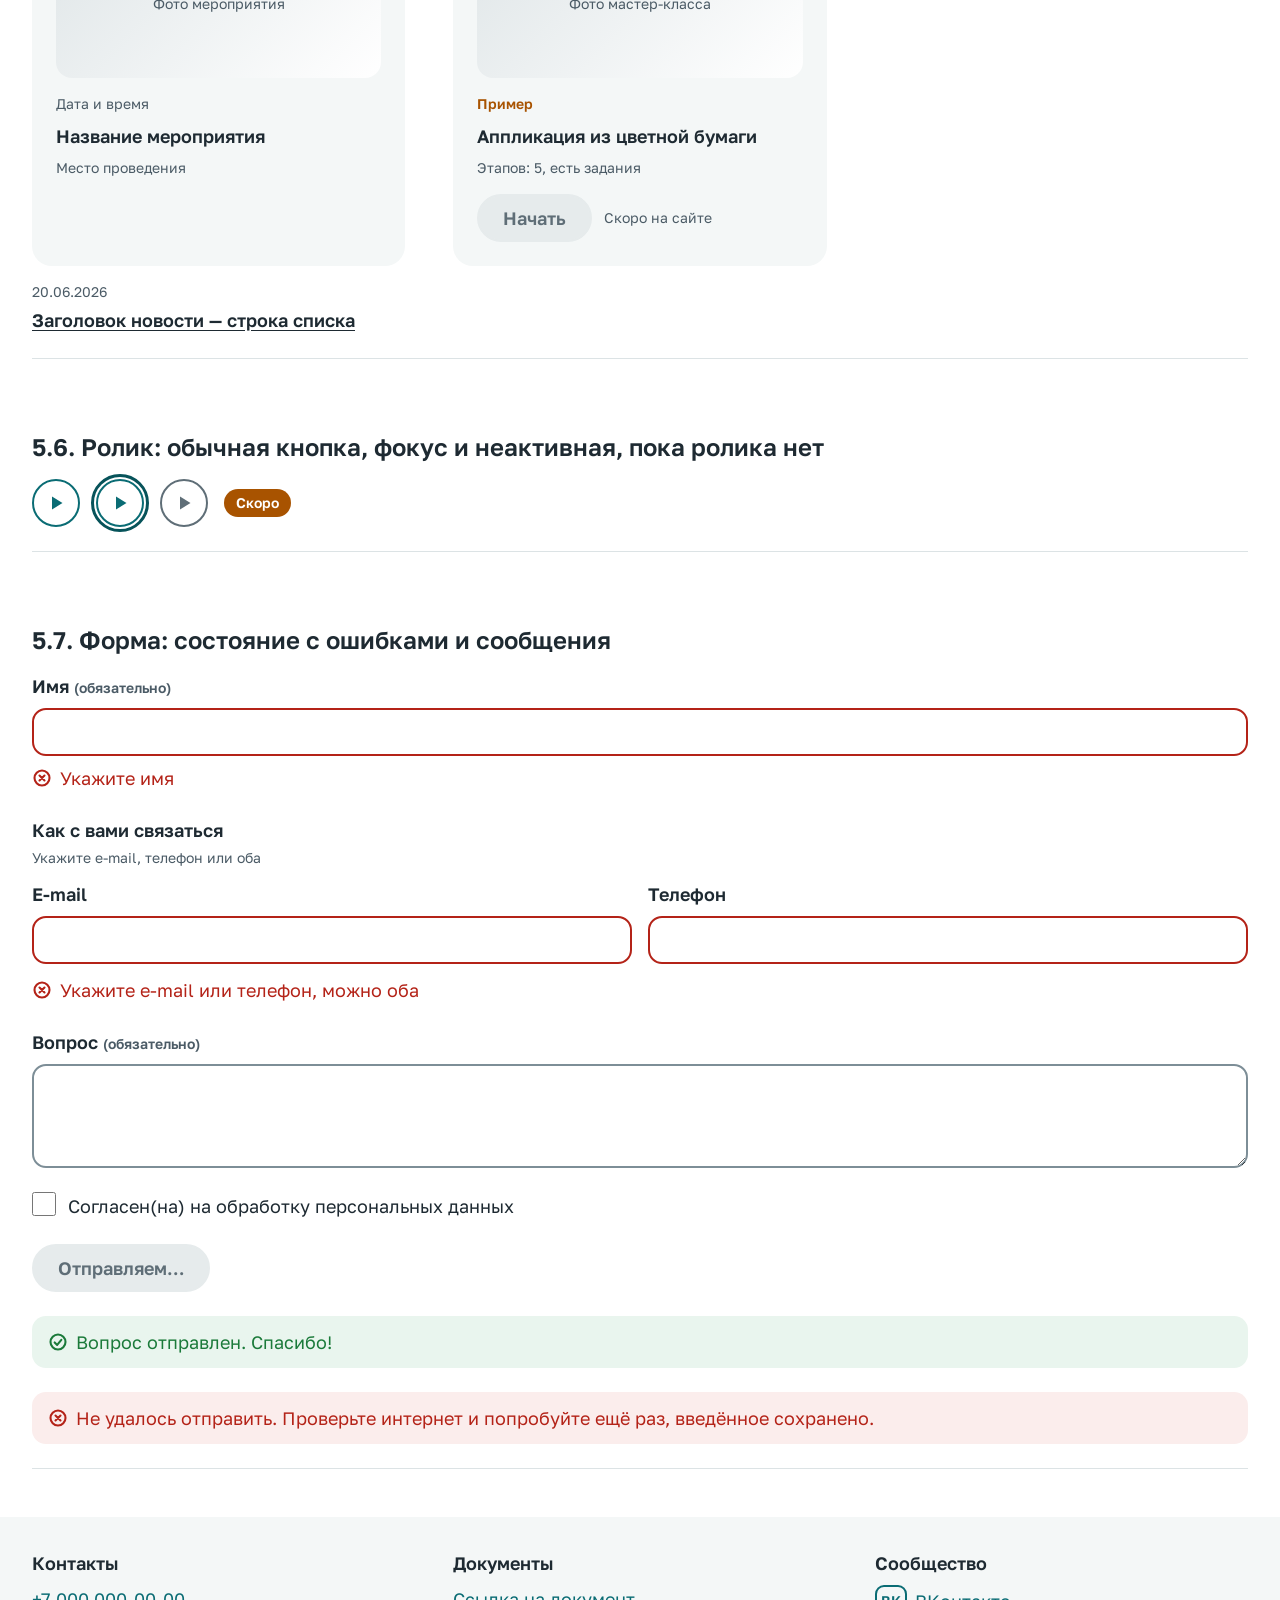
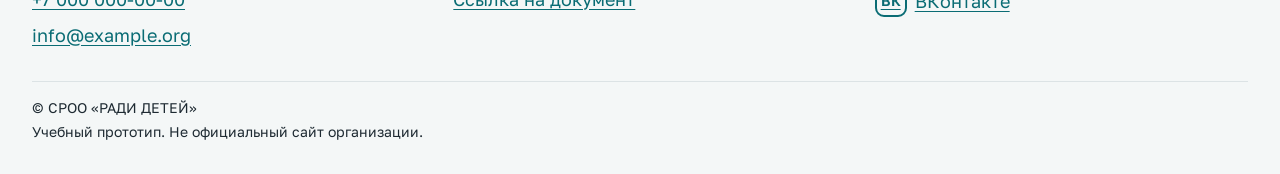
==== commit 662a4f54: "Итерация 10: ролик и логотип на первом экране Первый экран по главной из макетов Figma от 16.10: лог" ====
--- a/components.html
+++ b/components.html
@@ -26,7 +26,7 @@
           <li><a href="#c-button">Кнопка</a></li>
           <li><a href="#c-section">Раздел</a></li>
           <li><a href="#c-card">Карточка</a></li>
-          <li><a href="#c-about">Об организации</a></li>
+          <li><a href="#c-video">Ролик</a></li>
           <li><a href="#c-form">Форма</a></li>
         </ul>
       </nav>
@@ -62,18 +62,29 @@
     <section class="demo" aria-labelledby="t-hero">
       <h2 id="t-hero">5.3. Первый экран</h2>
       <div class="hero">
-        <div class="hero__text">
-          <p class="h1">Общественная организация родителей <span class="nowrap">детей-инвалидов</span> <span class="nowrap">«РАДИ ДЕТЕЙ»</span></p>
-          <p class="muted text">Поддержка семей, в которых растут дети с ОВЗ, дети-инвалиды и инвалиды с детства</p>
-          <div class="hero__actions">
-            <a class="button button--primary button--wide-mobile" href="#c-form">Задать вопрос</a>
-            <a class="button button--secondary button--wide-mobile" href="#c-card">Мастер-классы дома</a>
-          </div>
-        </div>
-        <figure class="photo">
-          <svg viewBox="0 0 24 24" fill="none" stroke="currentColor" stroke-width="1.5" stroke-linecap="round" stroke-linejoin="round" aria-hidden="true"><rect x="3" y="4" width="18" height="16" rx="2"/><circle cx="9" cy="10" r="2"/><path d="M21 17l-5-5-9 8"/></svg>
-          <figcaption class="small">Фото с мероприятия</figcaption>
-        </figure>
+        <picture class="hero__logo">
+          <source type="image/webp" srcset="img/logo.webp">
+          <img src="img/logo.jpg" width="96" height="96" alt="Логотип СРОО «РАДИ ДЕТЕЙ»" loading="lazy">
+        </picture>
+        <p class="h1 hero__title">Помогаем родителям <span class="nowrap">детей-инвалидов</span></p>
+        <p class="hero__lead muted text">Одна-две фразы о том, кто организация и кому помогает</p>
+        <div class="hero__video video">
+          <div class="video__frame">
+            <picture>
+              <source type="image/webp" srcset="img/video-cover-720.webp 720w, img/video-cover-1080.webp 1080w" sizes="(min-width: 1280px) 640px, (min-width: 1024px) 55vw, 100vw">
+              <img class="video__cover" src="img/video-cover-1080.jpg" width="1080" height="608" alt="" loading="lazy">
+            </picture>
+            <span class="video__badge small">Скоро</span>
+            <button class="video__play" type="button" disabled aria-label="Смотреть ролик">
+              <svg viewBox="0 0 24 24" fill="currentColor" aria-hidden="true"><path d="M8 5.5v13l10.5-6.5z"/></svg>
+            </button>
+          </div>
+          <p class="small muted">Подпись под роликом</p>
+        </div>
+        <div class="hero__actions">
+          <a class="button button--primary button--wide-mobile" href="#c-form">Задать вопрос</a>
+        </div>
+        <p class="hero__links"><a href="#c-video">О нас</a> <a href="#c-video">Реквизиты</a> <a href="#c-video">Финансовые отчёты</a></p>
       </div>
     </section>
 
@@ -122,12 +133,13 @@
       </ul>
     </section>
 
-    <section class="demo" id="c-about" aria-labelledby="t-about">
-      <h2 id="t-about">5.6. Блок «Об организации»</h2>
-      <div class="about">
-        <p class="h2">Об организации</p>
-        <p class="text">Две-три фразы со страницы «О нас» текущего сайта.</p>
-        <p class="about__links"><a href="#c-about">О нас</a> <a href="#c-about">Реквизиты</a> <a href="#c-about">Финансовые отчёты</a></p>
+    <section class="demo" id="c-video" aria-labelledby="t-video">
+      <h2 id="t-video">5.6. Ролик: обычная кнопка, фокус и неактивная, пока ролика нет</h2>
+      <div class="demo__row">
+        <button class="video__play" type="button" aria-label="Смотреть ролик"><svg viewBox="0 0 24 24" fill="currentColor" aria-hidden="true"><path d="M8 5.5v13l10.5-6.5z"/></svg></button>
+        <button class="video__play is-focus" type="button" aria-label="Смотреть ролик, фокус"><svg viewBox="0 0 24 24" fill="currentColor" aria-hidden="true"><path d="M8 5.5v13l10.5-6.5z"/></svg></button>
+        <button class="video__play" type="button" disabled aria-label="Смотреть ролик, неактивная"><svg viewBox="0 0 24 24" fill="currentColor" aria-hidden="true"><path d="M8 5.5v13l10.5-6.5z"/></svg></button>
+        <span class="video__badge small">Скоро</span>
       </div>
     </section>
 
--- a/styles.css
+++ b/styles.css
@@ -528,20 +528,126 @@
 
 .hero {
   display: grid;
-  gap: var(--space-24);
-}
-
-.hero__text {
-  display: flex;
-  flex-direction: column;
+  grid-template-areas: "logo" "title" "lead" "video" "actions" "links";
   gap: var(--space-16);
 }
 
+.hero__logo {
+  grid-area: logo;
+}
+
+.hero__title {
+  grid-area: title;
+}
+
+.hero__lead {
+  grid-area: lead;
+}
+
+.hero__video {
+  grid-area: video;
+}
+
 .hero__actions {
+  grid-area: actions;
   display: flex;
   flex-wrap: wrap;
   gap: var(--space-12);
-  margin-top: var(--space-8);
+}
+
+.hero__links {
+  grid-area: links;
+  display: flex;
+  flex-wrap: wrap;
+  gap: var(--space-8) var(--space-16);
+}
+
+.hero__logo img {
+  width: 72px;
+  height: 72px;
+  border: 1px solid var(--line);
+  border-radius: 50%;
+  object-fit: cover;
+}
+
+@media (min-width: 1024px) {
+  .hero {
+    grid-template-columns: 5fr 6fr;
+    grid-template-rows: auto auto auto auto 1fr;
+    grid-template-areas: "logo video" "title video" "lead video" "actions video" "links video";
+    column-gap: var(--gutter);
+    row-gap: var(--space-24);
+    align-items: start;
+  }
+
+  .hero__logo img {
+    width: 96px;
+    height: 96px;
+  }
+
+  .hero__video {
+    align-self: center;
+  }
+}
+
+/* ---------- 5.6 ролик ---------- */
+
+.video {
+  display: flex;
+  flex-direction: column;
+  gap: var(--space-16);
+}
+
+.video__frame {
+  position: relative;
+}
+
+.video__cover {
+  width: 100%;
+  height: auto;
+  aspect-ratio: 16 / 9;
+  object-fit: cover;
+  border: 1px solid var(--line);
+  border-radius: var(--radius-photo);
+}
+
+.video__badge {
+  position: absolute;
+  top: var(--space-12);
+  left: var(--space-12);
+  padding: var(--space-4) var(--space-12);
+  border-radius: var(--radius-button);
+  background: var(--accent);
+  color: var(--white);
+  font-weight: 600;
+}
+
+.video__play {
+  position: absolute;
+  right: var(--space-12);
+  bottom: var(--space-12);
+  display: inline-flex;
+  align-items: center;
+  justify-content: center;
+  width: 48px;
+  height: 48px;
+  padding: 0;
+  border: 2px solid var(--main);
+  border-radius: 50%;
+  background: var(--white);
+  color: var(--main);
+  cursor: pointer;
+}
+
+.video__play svg {
+  width: 24px;
+  height: 24px;
+}
+
+.video__play:disabled {
+  border-color: var(--disabled-text);
+  color: var(--disabled-text);
+  cursor: not-allowed;
 }
 
 .photo {
@@ -561,18 +667,6 @@
   height: 48px;
 }
 
-@media (min-width: 1024px) {
-  .hero {
-    grid-template-columns: 7fr 5fr;
-    align-items: center;
-    gap: var(--gutter);
-  }
-
-  .hero .photo {
-    aspect-ratio: 5 / 4;
-  }
-}
-
 /* ---------- 5.5 карточки ---------- */
 
 .cards {
@@ -645,8 +739,7 @@
 /* R3: отдельно стоящая ссылка — строчный блок, её высота равна строке, а не размеру шрифта */
 .news__item h3 a,
 .section__more a,
-.about p > a,
-.about__links a,
+.hero__links a,
 .footer__cols li > a:not(.vk-link) {
   display: inline-block;
 }
@@ -661,42 +754,6 @@
   .logo {
     font-size: 1.625rem;
     line-height: 2rem;
-  }
-}
-
-/* ---------- новости и 5.6 «Об организации» ---------- */
-
-.split {
-  display: grid;
-  gap: var(--space-48);
-}
-
-@media (min-width: 1280px) {
-  .split {
-    grid-template-columns: 7fr 5fr;
-    gap: var(--gutter);
-    align-items: start;
-  }
-}
-
-.about {
-  display: flex;
-  flex-direction: column;
-  gap: var(--space-16);
-  padding: 20px;
-  border-radius: var(--radius-card);
-  background: var(--surface);
-}
-
-.about__links {
-  display: flex;
-  flex-wrap: wrap;
-  gap: var(--space-8) var(--space-24);
-}
-
-@media (min-width: 1024px) {
-  .about {
-    padding: var(--space-32);
   }
 }
 
@@ -925,3 +982,8 @@
   gap: var(--space-16);
   align-items: center;
 }
+
+.demo__row .video__play,
+.demo__row .video__badge {
+  position: static;
+}
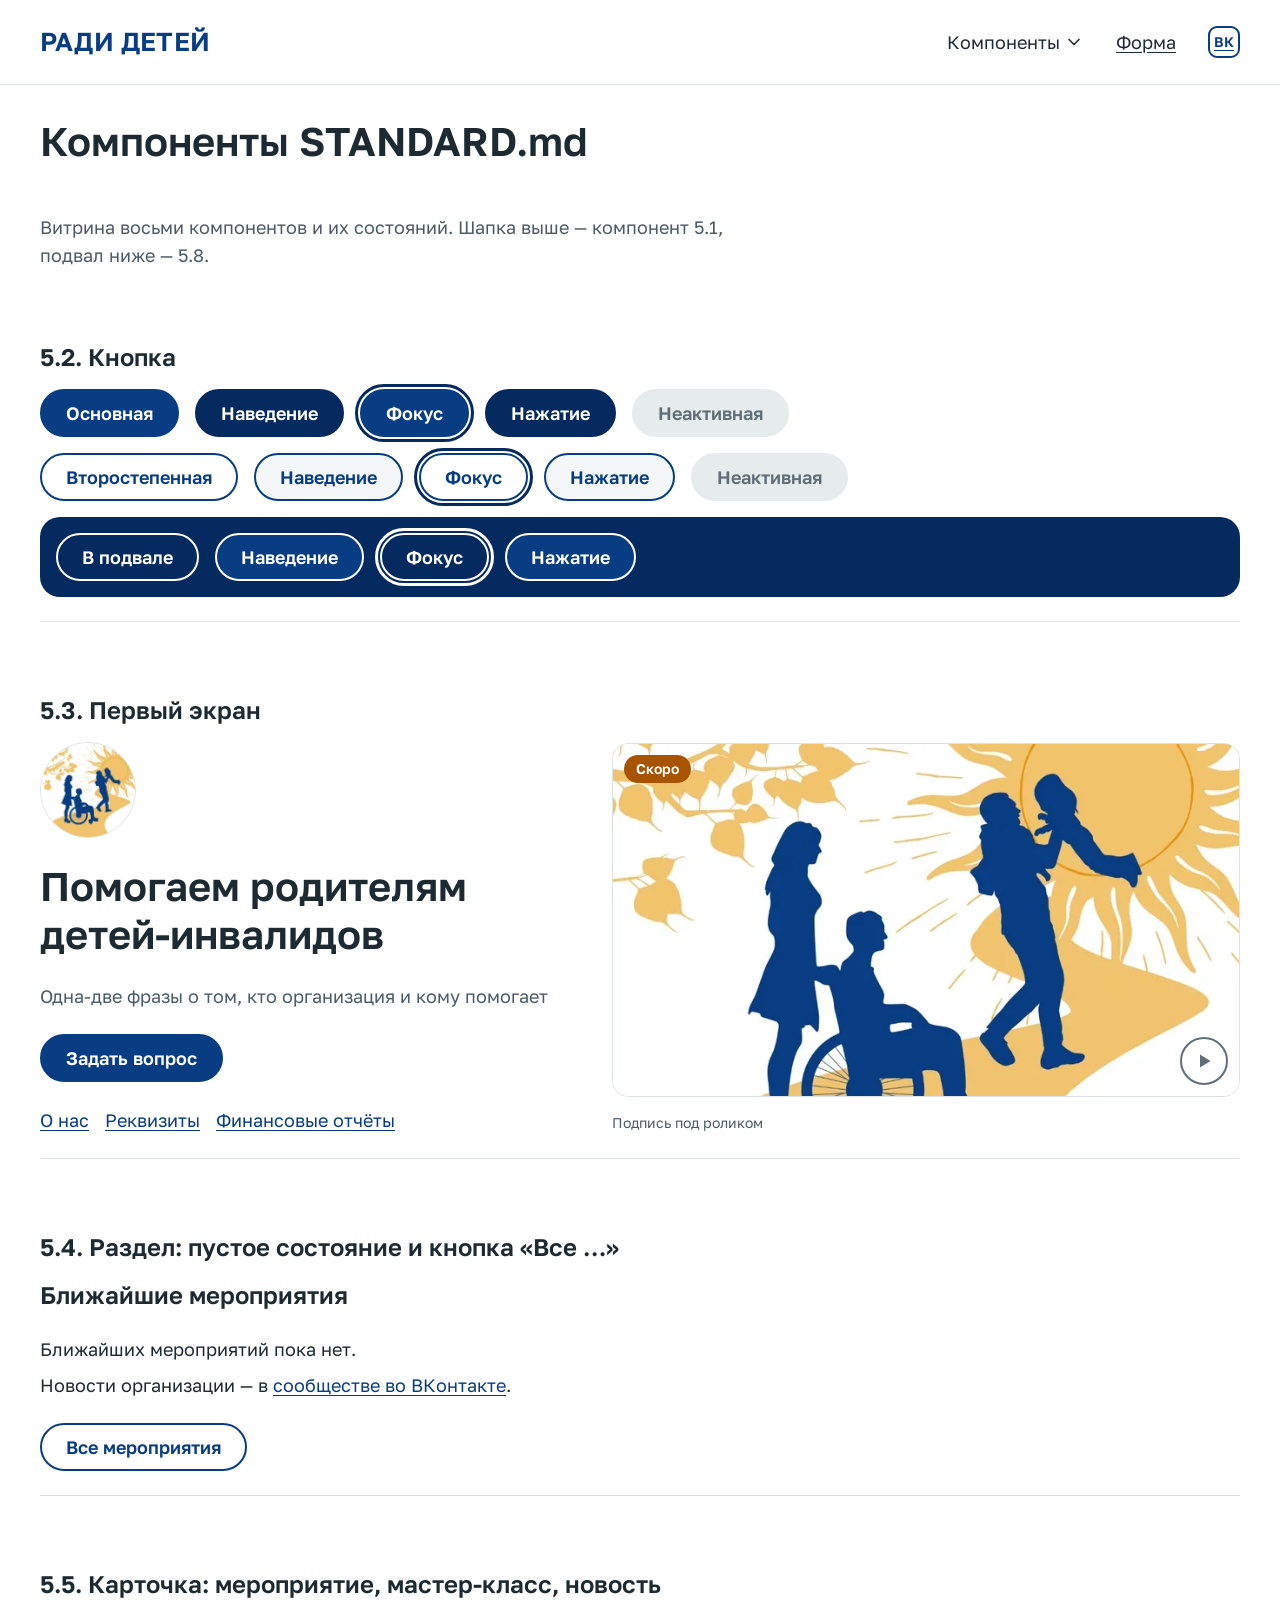
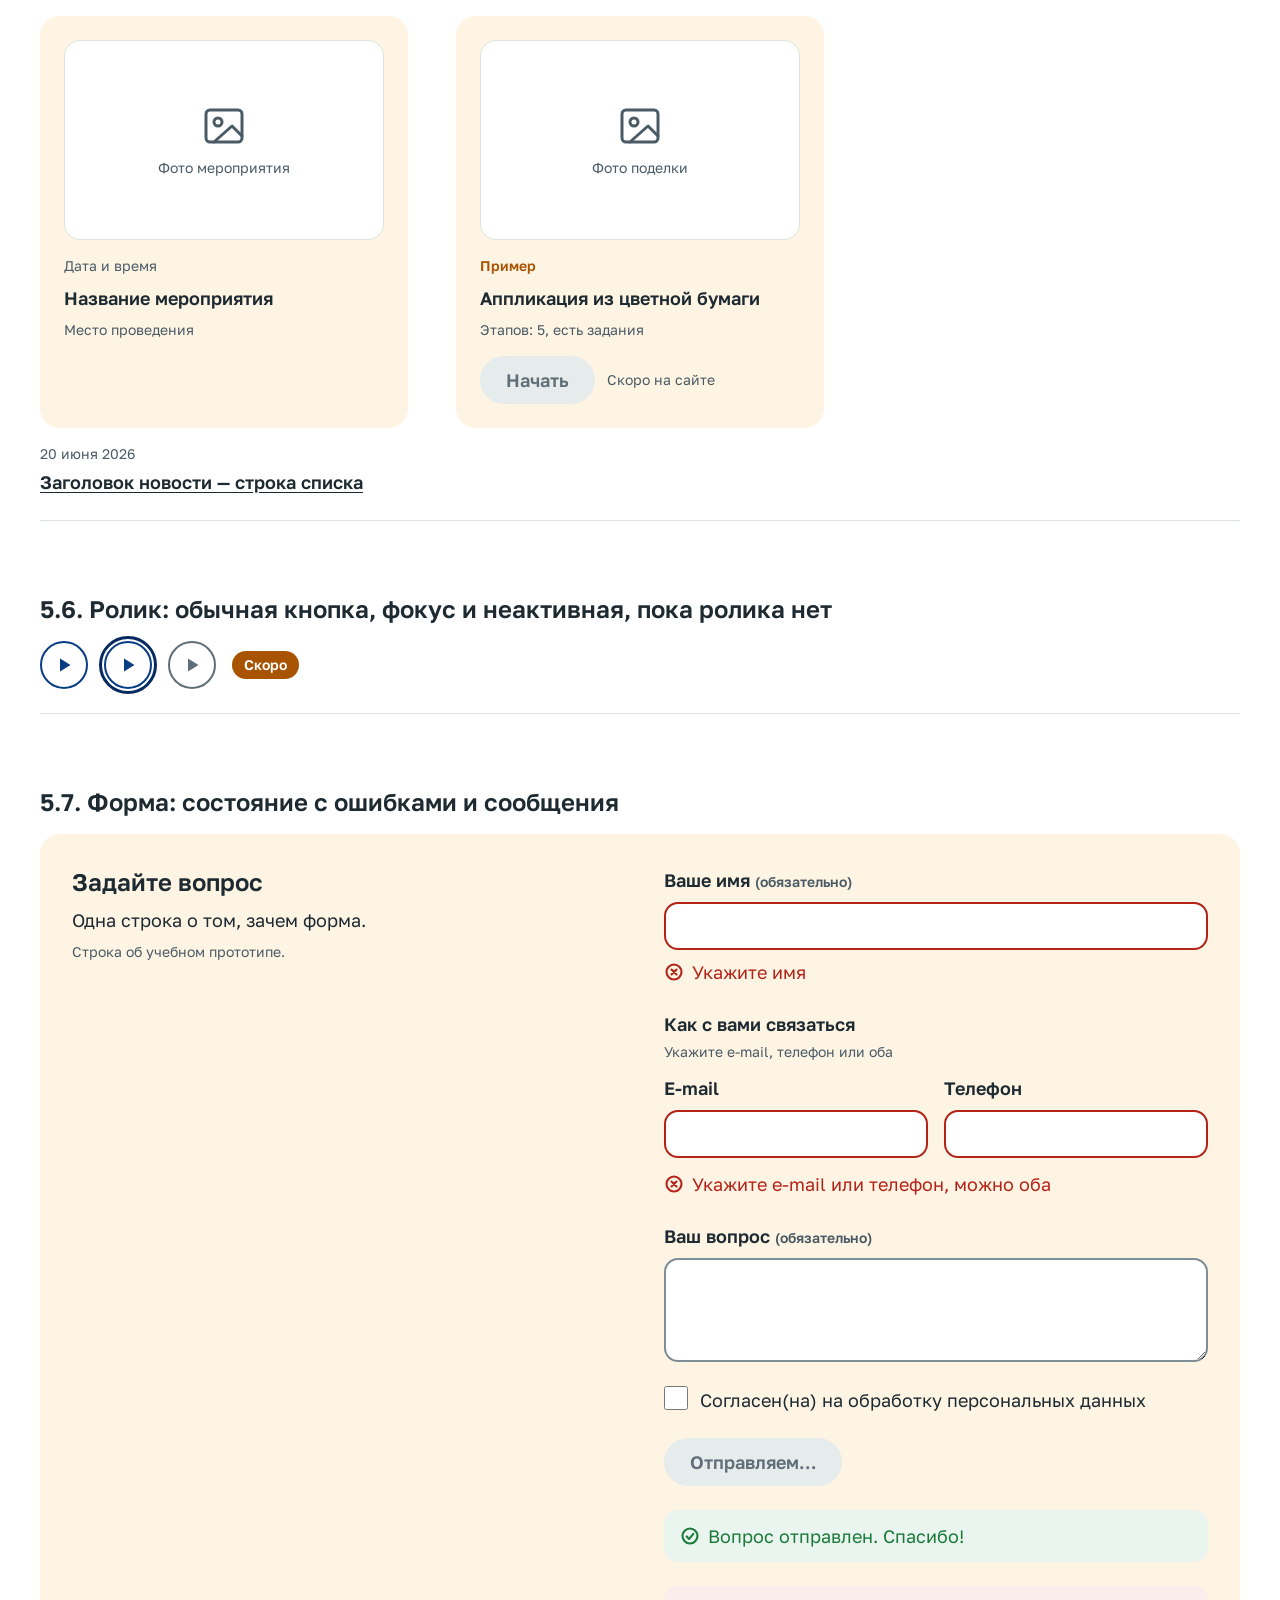
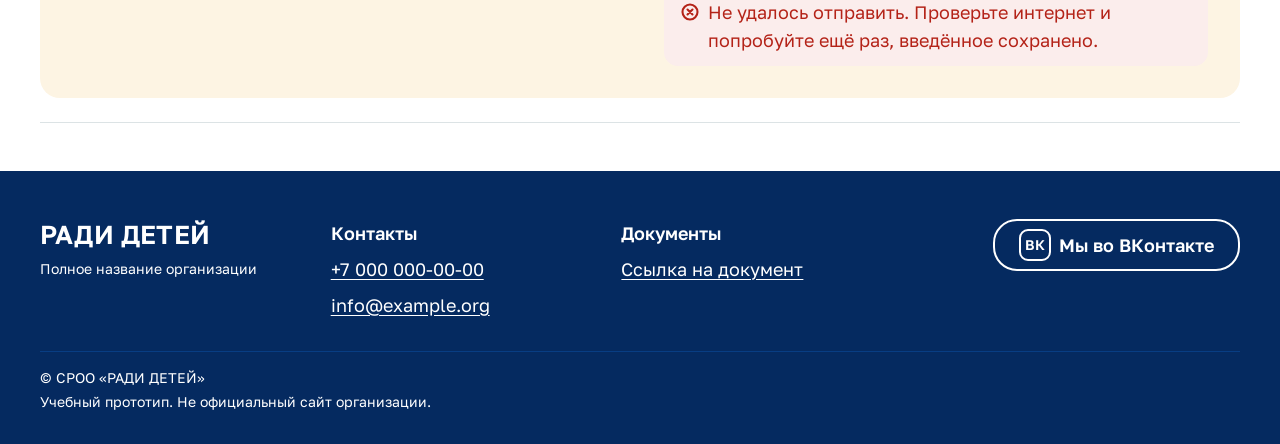
==== commit c68ae3f4: "Итерация 11: структура по референсу sundeti.ru и макетам Figma, правила R11–R13 Меню группами «Узнат" ====
--- a/components.html
+++ b/components.html
@@ -23,11 +23,19 @@
       </button>
       <nav class="nav" id="nav" aria-label="Компоненты">
         <ul class="nav__list">
-          <li><a href="#c-button">Кнопка</a></li>
-          <li><a href="#c-section">Раздел</a></li>
-          <li><a href="#c-card">Карточка</a></li>
-          <li><a href="#c-video">Ролик</a></li>
-          <li><a href="#c-form">Форма</a></li>
+          <li class="nav__group">
+            <button class="nav__toggle" type="button" aria-expanded="false" aria-controls="nav-components">Компоненты<svg class="nav__chevron" viewBox="0 0 24 24" fill="none" stroke="currentColor" stroke-width="2" stroke-linecap="round" stroke-linejoin="round" aria-hidden="true"><path d="M6 9l6 6 6-6"/></svg></button>
+            <span class="nav__label" id="nav-components-label">Компоненты</span>
+            <ul class="nav__sub" id="nav-components" aria-labelledby="nav-components-label">
+              <li><a href="#c-button">Кнопка</a></li>
+              <li><a href="#c-hero">Первый экран</a></li>
+              <li><a href="#c-section">Раздел</a></li>
+              <li><a href="#c-card">Карточка</a></li>
+              <li><a href="#c-video">Ролик</a></li>
+            </ul>
+          </li>
+          <li class="nav__single"><a href="#c-form">Форма</a></li>
+          <li class="nav__vk"><a class="button button--secondary vk-link" href="https://vk.com/sroo_radi_detey"><span class="vk-badge" aria-hidden="true">ВК</span>Мы во ВКонтакте</a></li>
         </ul>
       </nav>
       <a class="header__vk vk-link" href="https://vk.com/sroo_radi_detey">
@@ -57,9 +65,15 @@
         <a class="button button--secondary is-active" href="#c-button">Нажатие</a>
         <button class="button button--secondary" type="button" disabled>Неактивная</button>
       </div>
-    </section>
-
-    <section class="demo" aria-labelledby="t-hero">
+      <div class="demo__row demo__dark">
+        <a class="button button--inverse" href="#c-button">В подвале</a>
+        <a class="button button--inverse is-hover" href="#c-button">Наведение</a>
+        <a class="button button--inverse is-focus" href="#c-button">Фокус</a>
+        <a class="button button--inverse is-active" href="#c-button">Нажатие</a>
+      </div>
+    </section>
+
+    <section class="demo" id="c-hero" aria-labelledby="t-hero">
       <h2 id="t-hero">5.3. Первый экран</h2>
       <div class="hero">
         <picture class="hero__logo">
@@ -71,7 +85,7 @@
         <div class="hero__video video">
           <div class="video__frame">
             <picture>
-              <source type="image/webp" srcset="img/video-cover-720.webp 720w, img/video-cover-1080.webp 1080w" sizes="(min-width: 1280px) 640px, (min-width: 1024px) 55vw, 100vw">
+              <source type="image/webp" srcset="img/video-cover-720.webp 720w, img/video-cover-1080.webp 1080w" sizes="(min-width: 1280px) 628px, (min-width: 1024px) 55vw, 100vw">
               <img class="video__cover" src="img/video-cover-1080.jpg" width="1080" height="608" alt="" loading="lazy">
             </picture>
             <span class="video__badge small">Скоро</span>
@@ -89,13 +103,14 @@
     </section>
 
     <section class="demo" id="c-section" aria-labelledby="t-section">
-      <h2 id="t-section">5.4. Раздел: пустое состояние</h2>
+      <h2 id="t-section">5.4. Раздел: пустое состояние и кнопка «Все …»</h2>
       <div>
         <p class="h2 section__title">Ближайшие мероприятия</p>
         <div class="empty">
           <p>Ближайших мероприятий пока нет.</p>
           <p>Новости организации — в <a href="https://vk.com/sroo_radi_detey">сообществе во ВКонтакте</a>.</p>
         </div>
+        <a class="button button--secondary button--wide-mobile section__button" href="#c-section">Все мероприятия</a>
       </div>
     </section>
 
@@ -114,7 +129,7 @@
         <li class="card">
           <figure class="photo">
             <svg viewBox="0 0 24 24" fill="none" stroke="currentColor" stroke-width="1.5" stroke-linecap="round" stroke-linejoin="round" aria-hidden="true"><rect x="3" y="4" width="18" height="16" rx="2"/><circle cx="9" cy="10" r="2"/><path d="M21 17l-5-5-9 8"/></svg>
-            <figcaption class="small">Фото мастер-класса</figcaption>
+            <figcaption class="small">Фото поделки</figcaption>
           </figure>
           <span class="card__label small">Пример</span>
           <h3>Аппликация из цветной бумаги</h3>
@@ -127,7 +142,7 @@
       </ul>
       <ul class="news">
         <li class="news__item">
-          <time class="small muted" datetime="2026-06-20">20.06.2026</time>
+          <time class="small muted" datetime="2026-06-20">20 июня 2026</time>
           <h3><a href="#c-card">Заголовок новости — строка списка</a></h3>
         </li>
       </ul>
@@ -145,47 +160,58 @@
 
     <section class="demo" id="c-form" aria-labelledby="t-form">
       <h2 id="t-form">5.7. Форма: состояние с ошибками и сообщения</h2>
-      <form class="form" action="#" novalidate>
-        <div class="field">
-          <label for="d-name">Имя <span class="small muted">(обязательно)</span></label>
-          <input class="input" id="d-name" type="text" autocomplete="name" aria-invalid="true" aria-describedby="d-name-error">
-          <p class="error" id="d-name-error"><svg viewBox="0 0 24 24" fill="none" stroke="currentColor" stroke-width="2.5" stroke-linecap="round" aria-hidden="true"><circle cx="12" cy="12" r="9"/><path d="M9 9l6 6M15 9l-6 6"/></svg><span>Укажите имя</span></p>
-        </div>
-        <fieldset class="contacts" aria-describedby="d-contacts-hint">
-          <legend>Как с вами связаться</legend>
-          <p class="field__hint small" id="d-contacts-hint">Укажите e-mail, телефон или оба</p>
-          <div class="contacts__fields">
-            <div class="field">
-              <label for="d-email">E-mail</label>
-              <input class="input" id="d-email" type="email" autocomplete="email" aria-invalid="true" aria-describedby="d-contacts-error">
+      <div class="question">
+        <div class="question__intro">
+          <p class="h2">Задайте вопрос</p>
+          <p class="text">Одна строка о том, зачем форма.</p>
+          <p class="text small muted">Строка об учебном прототипе.</p>
+        </div>
+        <form class="form" action="#" novalidate>
+          <div class="field">
+            <label for="d-name">Ваше имя <span class="small muted">(обязательно)</span></label>
+            <input class="input" id="d-name" type="text" autocomplete="name" aria-invalid="true" aria-describedby="d-name-error">
+            <p class="error" id="d-name-error"><svg viewBox="0 0 24 24" fill="none" stroke="currentColor" stroke-width="2.5" stroke-linecap="round" aria-hidden="true"><circle cx="12" cy="12" r="9"/><path d="M9 9l6 6M15 9l-6 6"/></svg><span>Укажите имя</span></p>
+          </div>
+          <fieldset class="contacts" aria-describedby="d-contacts-hint">
+            <legend>Как с вами связаться</legend>
+            <p class="field__hint small" id="d-contacts-hint">Укажите e-mail, телефон или оба</p>
+            <div class="contacts__fields">
+              <div class="field">
+                <label for="d-email">E-mail</label>
+                <input class="input" id="d-email" type="email" autocomplete="email" aria-invalid="true" aria-describedby="d-contacts-error">
+              </div>
+              <div class="field">
+                <label for="d-phone">Телефон</label>
+                <input class="input" id="d-phone" type="tel" autocomplete="tel" inputmode="tel" aria-invalid="true" aria-describedby="d-contacts-error">
+              </div>
             </div>
-            <div class="field">
-              <label for="d-phone">Телефон</label>
-              <input class="input" id="d-phone" type="tel" autocomplete="tel" inputmode="tel" aria-invalid="true" aria-describedby="d-contacts-error">
+            <p class="error" id="d-contacts-error"><svg viewBox="0 0 24 24" fill="none" stroke="currentColor" stroke-width="2.5" stroke-linecap="round" aria-hidden="true"><circle cx="12" cy="12" r="9"/><path d="M9 9l6 6M15 9l-6 6"/></svg><span>Укажите e-mail или телефон, можно оба</span></p>
+          </fieldset>
+          <div class="field">
+            <label for="d-message">Ваш вопрос <span class="small muted">(обязательно)</span></label>
+            <textarea class="input" id="d-message" rows="3"></textarea>
+          </div>
+          <div class="field">
+            <div class="consent">
+              <input type="checkbox" id="d-consent">
+              <label for="d-consent">Согласен(на) на обработку персональных данных</label>
             </div>
           </div>
-          <p class="error" id="d-contacts-error"><svg viewBox="0 0 24 24" fill="none" stroke="currentColor" stroke-width="2.5" stroke-linecap="round" aria-hidden="true"><circle cx="12" cy="12" r="9"/><path d="M9 9l6 6M15 9l-6 6"/></svg><span>Укажите e-mail или телефон, можно оба</span></p>
-        </fieldset>
-        <div class="field">
-          <label for="d-message">Вопрос <span class="small muted">(обязательно)</span></label>
-          <textarea class="input" id="d-message" rows="3"></textarea>
-        </div>
-        <div class="field">
-          <div class="consent">
-            <input type="checkbox" id="d-consent">
-            <label for="d-consent">Согласен(на) на обработку персональных данных</label>
-          </div>
-        </div>
-        <button class="button button--primary button--wide-mobile" type="button" disabled>Отправляем…</button>
-        <div class="status status--success"><svg viewBox="0 0 24 24" fill="none" stroke="currentColor" stroke-width="2.5" stroke-linecap="round" stroke-linejoin="round" aria-hidden="true"><circle cx="12" cy="12" r="9"/><path d="M8 12.5l3 3 5-6"/></svg><span>Вопрос отправлен. Спасибо!</span></div>
-        <div class="status status--error"><svg viewBox="0 0 24 24" fill="none" stroke="currentColor" stroke-width="2.5" stroke-linecap="round" aria-hidden="true"><circle cx="12" cy="12" r="9"/><path d="M9 9l6 6M15 9l-6 6"/></svg><span>Не удалось отправить. Проверьте интернет и попробуйте ещё раз, введённое сохранено.</span></div>
-      </form>
+          <button class="button button--primary button--wide-mobile" type="button" disabled>Отправляем…</button>
+          <div class="status status--success"><svg viewBox="0 0 24 24" fill="none" stroke="currentColor" stroke-width="2.5" stroke-linecap="round" stroke-linejoin="round" aria-hidden="true"><circle cx="12" cy="12" r="9"/><path d="M8 12.5l3 3 5-6"/></svg><span>Вопрос отправлен. Спасибо!</span></div>
+          <div class="status status--error"><svg viewBox="0 0 24 24" fill="none" stroke="currentColor" stroke-width="2.5" stroke-linecap="round" aria-hidden="true"><circle cx="12" cy="12" r="9"/><path d="M9 9l6 6M15 9l-6 6"/></svg><span>Не удалось отправить. Проверьте интернет и попробуйте ещё раз, введённое сохранено.</span></div>
+        </form>
+      </div>
     </section>
   </main>
 
   <footer class="footer">
     <div class="container">
       <div class="footer__cols">
+        <div class="footer__about">
+          <p class="footer__logo">РАДИ ДЕТЕЙ</p>
+          <p class="small">Полное название организации</p>
+        </div>
         <section aria-labelledby="f-contacts">
           <h2 class="h3" id="f-contacts">Контакты</h2>
           <ul>
@@ -197,10 +223,9 @@
           <h2 class="h3" id="f-docs">Документы</h2>
           <ul><li><a href="#top">Ссылка на документ</a></li></ul>
         </section>
-        <section aria-labelledby="f-community">
-          <h2 class="h3" id="f-community">Сообщество</h2>
-          <ul><li><a class="vk-link" href="https://vk.com/sroo_radi_detey"><span class="vk-badge" aria-hidden="true">ВК</span>ВКонтакте</a></li></ul>
-        </section>
+        <div class="footer__vk">
+          <a class="button button--inverse vk-link" href="https://vk.com/sroo_radi_detey"><span class="vk-badge" aria-hidden="true">ВК</span>Мы во ВКонтакте</a>
+        </div>
       </div>
       <div class="footer__bottom small">
         <p>© СРОО «РАДИ ДЕТЕЙ»</p>
--- a/styles.css
+++ b/styles.css
@@ -20,13 +20,14 @@
 }
 
 :root {
-  --main: #0A6C74;
-  --main-dark: #07535A;
+  --main: #083D83;
+  --main-dark: #052A60;
   --accent: #A85300;
   --text: #1E2A32;
   --text-muted: #4B5B66;
   --border: #7D8E97;
   --surface: #F4F7F7;
+  --surface-warm: #FDF4E3;
   --line: #DCE3E5;
   --success: #1B7A3A;
   --success-bg: #E9F5EE;
@@ -177,9 +178,10 @@
   top: var(--space-8);
 }
 
+/* контейнер 1200 px, как в макетах Figma */
 .container {
   width: 100%;
-  max-width: calc(1440px + 2 * var(--pad));
+  max-width: calc(1200px + 2 * var(--pad));
   margin-inline: auto;
   padding-inline: var(--pad);
 }
@@ -278,6 +280,13 @@
   color: var(--main);
 }
 
+/* на тёмном фоне подвала */
+.button--inverse {
+  border-color: var(--white);
+  background: transparent;
+  color: var(--white);
+}
+
 .button--primary:active,
 .button--primary.is-active {
   background: var(--main-dark);
@@ -289,6 +298,12 @@
 .button--secondary.is-active {
   background: var(--surface);
   color: var(--main);
+}
+
+.button--inverse:active,
+.button--inverse.is-active {
+  background: var(--main);
+  color: var(--white);
 }
 
 @media (hover: hover) {
@@ -304,6 +319,12 @@
     background: var(--surface);
     color: var(--main);
   }
+
+  .button--inverse:hover,
+  .button--inverse.is-hover {
+    background: var(--main);
+    color: var(--white);
+  }
 }
 
 .button:disabled,
@@ -344,6 +365,7 @@
   font-size: 1.1875rem;
   line-height: 1.5rem;
   font-weight: 600;
+  letter-spacing: 0.2px;
   text-decoration: none;
   white-space: nowrap;
 }
@@ -374,22 +396,46 @@
   height: 24px;
 }
 
+/* меню на телефоне: группы подписаны, пункты видны сразу */
 .nav__list {
   display: flex;
   flex-direction: column;
-  padding-block: var(--space-8) var(--space-16);
-}
-
-.nav__list a {
+  gap: var(--space-24);
+  padding-block: var(--space-16) var(--space-24);
+}
+
+.nav__toggle {
+  display: none;
+}
+
+.nav__label {
   display: block;
-  padding-block: var(--space-12);
-  color: var(--text);
+  margin-bottom: var(--space-4);
+  color: var(--text-muted);
+  font-size: 0.875rem;
+  line-height: 1.25rem;
+  font-weight: 600;
+  text-transform: uppercase;
+}
+
+.nav__sub a,
+.nav__single a {
+  display: block;
+  padding-block: var(--space-8);
+  color: var(--main);
+  font-weight: 600;
 }
 
 @media (hover: hover) {
-  .nav__list a:hover {
-    color: var(--main);
-  }
+  .nav__sub a:hover,
+  .nav__single a:hover,
+  .nav__toggle:hover {
+    color: var(--main-dark);
+  }
+}
+
+.nav__vk .button {
+  width: 100%;
 }
 
 .vk-link {
@@ -415,6 +461,14 @@
   display: none;
 }
 
+/* 8б: логотип 26 px уже от 1024 px (раздел 3) */
+@media (min-width: 1024px) {
+  .logo {
+    font-size: 1.625rem;
+    line-height: 2rem;
+  }
+}
+
 /* меню прячется, только если работает JS */
 .js .nav {
   display: none;
@@ -447,12 +501,71 @@
 
   .nav__list {
     flex-direction: row;
+    align-items: center;
     gap: var(--space-32);
     padding: 0;
   }
 
-  .nav__list a {
-    padding-block: var(--space-8);
+  /* группы раскрываются кнопкой, как меню «О нас» у sundeti.ru */
+  .js .nav__label {
+    display: none;
+  }
+
+  .js .nav__toggle {
+    display: inline-flex;
+    align-items: center;
+    gap: var(--space-4);
+    min-height: 44px;
+    padding: 0;
+    border: 0;
+    background: transparent;
+    color: var(--text);
+    font: inherit;
+    cursor: pointer;
+  }
+
+  .nav__chevron {
+    width: 20px;
+    height: 20px;
+  }
+
+  .nav__toggle[aria-expanded="true"] .nav__chevron {
+    transform: rotate(180deg);
+  }
+
+  .nav__group {
+    position: relative;
+  }
+
+  .js .nav__sub {
+    position: absolute;
+    top: 100%;
+    left: 0;
+    z-index: 5;
+    min-width: 260px;
+    margin-top: var(--space-8);
+    padding: var(--space-8) var(--space-16);
+    border: 1px solid var(--line);
+    border-radius: var(--radius-photo);
+    background: var(--white);
+  }
+
+  .js .nav__group:not(.is-open) .nav__sub {
+    display: none;
+  }
+
+  .nav__sub a,
+  .nav__single a {
+    color: var(--text);
+    font-weight: 400;
+  }
+
+  @media (hover: hover) {
+    .nav__sub a:hover,
+    .nav__single a:hover,
+    .nav__toggle:hover {
+      color: var(--main);
+    }
   }
 
   .menu-button,
@@ -482,41 +595,13 @@
   margin-bottom: var(--space-24);
 }
 
-.section__more {
-  margin-top: var(--space-24);
-}
-
-.section__head {
-  display: flex;
-  align-items: baseline;
-  justify-content: space-between;
-  gap: var(--space-16);
-  margin-bottom: var(--space-24);
-}
-
-.section__head .section__title {
-  margin-bottom: 0;
-}
-
-.section__more-top {
-  display: none;
-}
-
-@media (min-width: 1024px) {
-  .section__more-top {
-    display: inline-block;
-  }
-
-  .section__head + .news + .section__more {
-    display: none;
-  }
-}
-
 .section__lead {
   margin-bottom: var(--space-24);
 }
 
-
+.section__button {
+  margin-top: var(--space-24);
+}
 
 .empty {
   display: flex;
@@ -650,6 +735,7 @@
   cursor: not-allowed;
 }
 
+/* заглушка фото */
 .photo {
   display: flex;
   flex-direction: column;
@@ -657,8 +743,9 @@
   justify-content: center;
   gap: var(--space-8);
   aspect-ratio: 16 / 10;
+  border: 1px solid var(--line);
   border-radius: var(--radius-photo);
-  background: linear-gradient(135deg, var(--line) 0%, var(--surface) 100%);
+  background: var(--white);
   color: var(--text-muted);
 }
 
@@ -684,6 +771,11 @@
   .cards {
     grid-template-columns: repeat(3, minmax(0, 1fr));
   }
+
+  /* мастер-классы по две в ряд, как в макете */
+  .cards--two {
+    grid-template-columns: repeat(2, minmax(0, 1fr));
+  }
 }
 
 .card {
@@ -692,12 +784,11 @@
   gap: var(--space-8);
   padding: var(--space-16);
   border-radius: var(--radius-card);
-  background: var(--surface);
+  background: var(--surface-warm);
 }
 
 .card .photo {
   margin-bottom: var(--space-8);
-  background: linear-gradient(135deg, var(--line) 0%, var(--white) 100%);
 }
 
 .card__label {
@@ -720,10 +811,17 @@
   }
 }
 
+/* новости: список на телефоне, три колонки от 1024 px */
 .news {
-  display: flex;
-  flex-direction: column;
+  display: grid;
   gap: var(--space-24);
+}
+
+@media (min-width: 1024px) {
+  .news {
+    grid-template-columns: repeat(3, minmax(0, 1fr));
+    gap: var(--gutter);
+  }
 }
 
 .news__item {
@@ -738,7 +836,6 @@
 
 /* R3: отдельно стоящая ссылка — строчный блок, её высота равна строке, а не размеру шрифта */
 .news__item h3 a,
-.section__more a,
 .hero__links a,
 .footer__cols li > a:not(.vk-link) {
   display: inline-block;
@@ -750,25 +847,30 @@
   }
 }
 
+/* ---------- 5.7 форма ---------- */
+
+.question {
+  display: flex;
+  flex-direction: column;
+  gap: var(--space-24);
+  padding: var(--space-16);
+  border-radius: var(--radius-card);
+  background: var(--surface-warm);
+}
+
+@media (min-width: 768px) {
+  .question {
+    padding: var(--space-32);
+  }
+}
+
 @media (min-width: 1024px) {
-  .logo {
-    font-size: 1.625rem;
-    line-height: 2rem;
-  }
-}
-
-/* ---------- 5.7 форма ---------- */
-
-.question {
-  display: flex;
-  flex-direction: column;
-  gap: var(--space-24);
-}
-
-@media (min-width: 1280px) {
-  /* форма шириной 7 колонок из 12 */
-  .question .form {
-    width: calc((100% - 11 * var(--gutter)) * 7 / 12 + 6 * var(--gutter));
+  /* пояснение слева, форма справа */
+  .question {
+    display: grid;
+    grid-template-columns: repeat(2, minmax(0, 1fr));
+    gap: var(--gutter);
+    align-items: start;
   }
 }
 
@@ -934,13 +1036,42 @@
 /* ---------- 5.8 подвал ---------- */
 
 .footer {
-  background: var(--surface);
-  padding-block: var(--space-32);
+  background: var(--main-dark);
+  color: var(--white);
+  padding-block: var(--space-48) var(--space-32);
+}
+
+.footer a {
+  color: var(--white);
+}
+
+@media (hover: hover) {
+  .footer a:hover {
+    color: var(--surface-warm);
+  }
+}
+
+/* на тёмном фоне кольцо фокуса белое */
+.footer :focus-visible {
+  outline-color: var(--white);
+}
+
+.footer__logo {
+  font-size: 1.1875rem;
+  line-height: 1.5rem;
+  font-weight: 600;
+  letter-spacing: 0.2px;
+}
+
+.footer__about {
+  display: flex;
+  flex-direction: column;
+  gap: var(--space-8);
 }
 
 .footer__cols {
   display: grid;
-  gap: var(--space-24);
+  gap: var(--space-32);
 }
 
 .footer__cols ul {
@@ -956,13 +1087,31 @@
   gap: var(--space-4);
   margin-top: var(--space-32);
   padding-top: var(--space-16);
-  border-top: 1px solid var(--line);
+  border-top: 1px solid var(--main);
+}
+
+@media (min-width: 768px) {
+  .footer__cols {
+    grid-template-columns: repeat(2, minmax(0, 1fr));
+    gap: var(--space-32) var(--gutter);
+  }
 }
 
 @media (min-width: 1024px) {
+  .footer__logo {
+    font-size: 1.625rem;
+    line-height: 2rem;
+  }
+}
+
+/* R2: подпись кнопки не переносится, колонка кнопки по её ширине */
+.footer__vk .button {
+  white-space: nowrap;
+}
+
+@media (min-width: 1280px) {
   .footer__cols {
-    grid-template-columns: repeat(3, minmax(0, 1fr));
-    gap: var(--gutter);
+    grid-template-columns: 3fr 3fr 4fr auto;
   }
 }
 
@@ -987,3 +1136,14 @@
 .demo__row .video__badge {
   position: static;
 }
+
+.demo__dark {
+  padding: var(--space-16);
+  border-radius: var(--radius-card);
+  background: var(--main-dark);
+}
+
+.demo__dark .is-focus,
+.demo__dark :focus-visible {
+  outline-color: var(--white);
+}
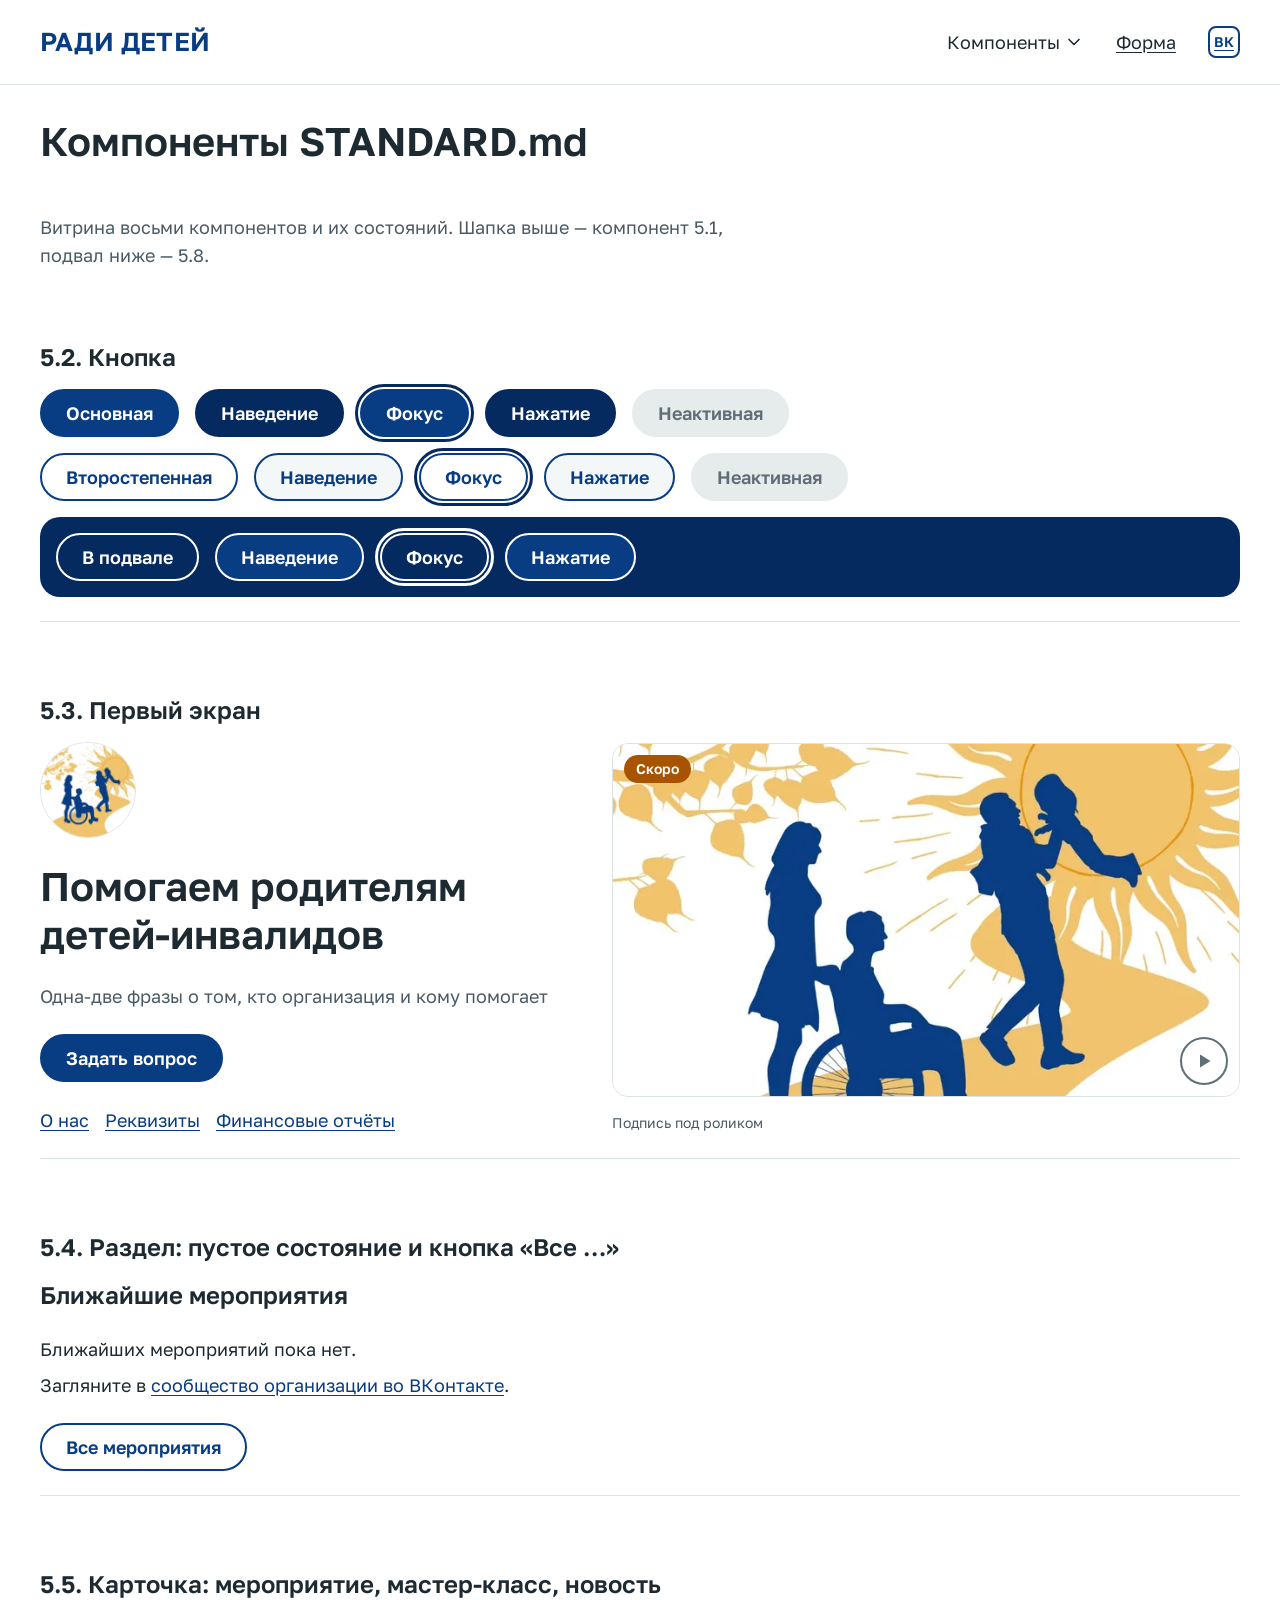
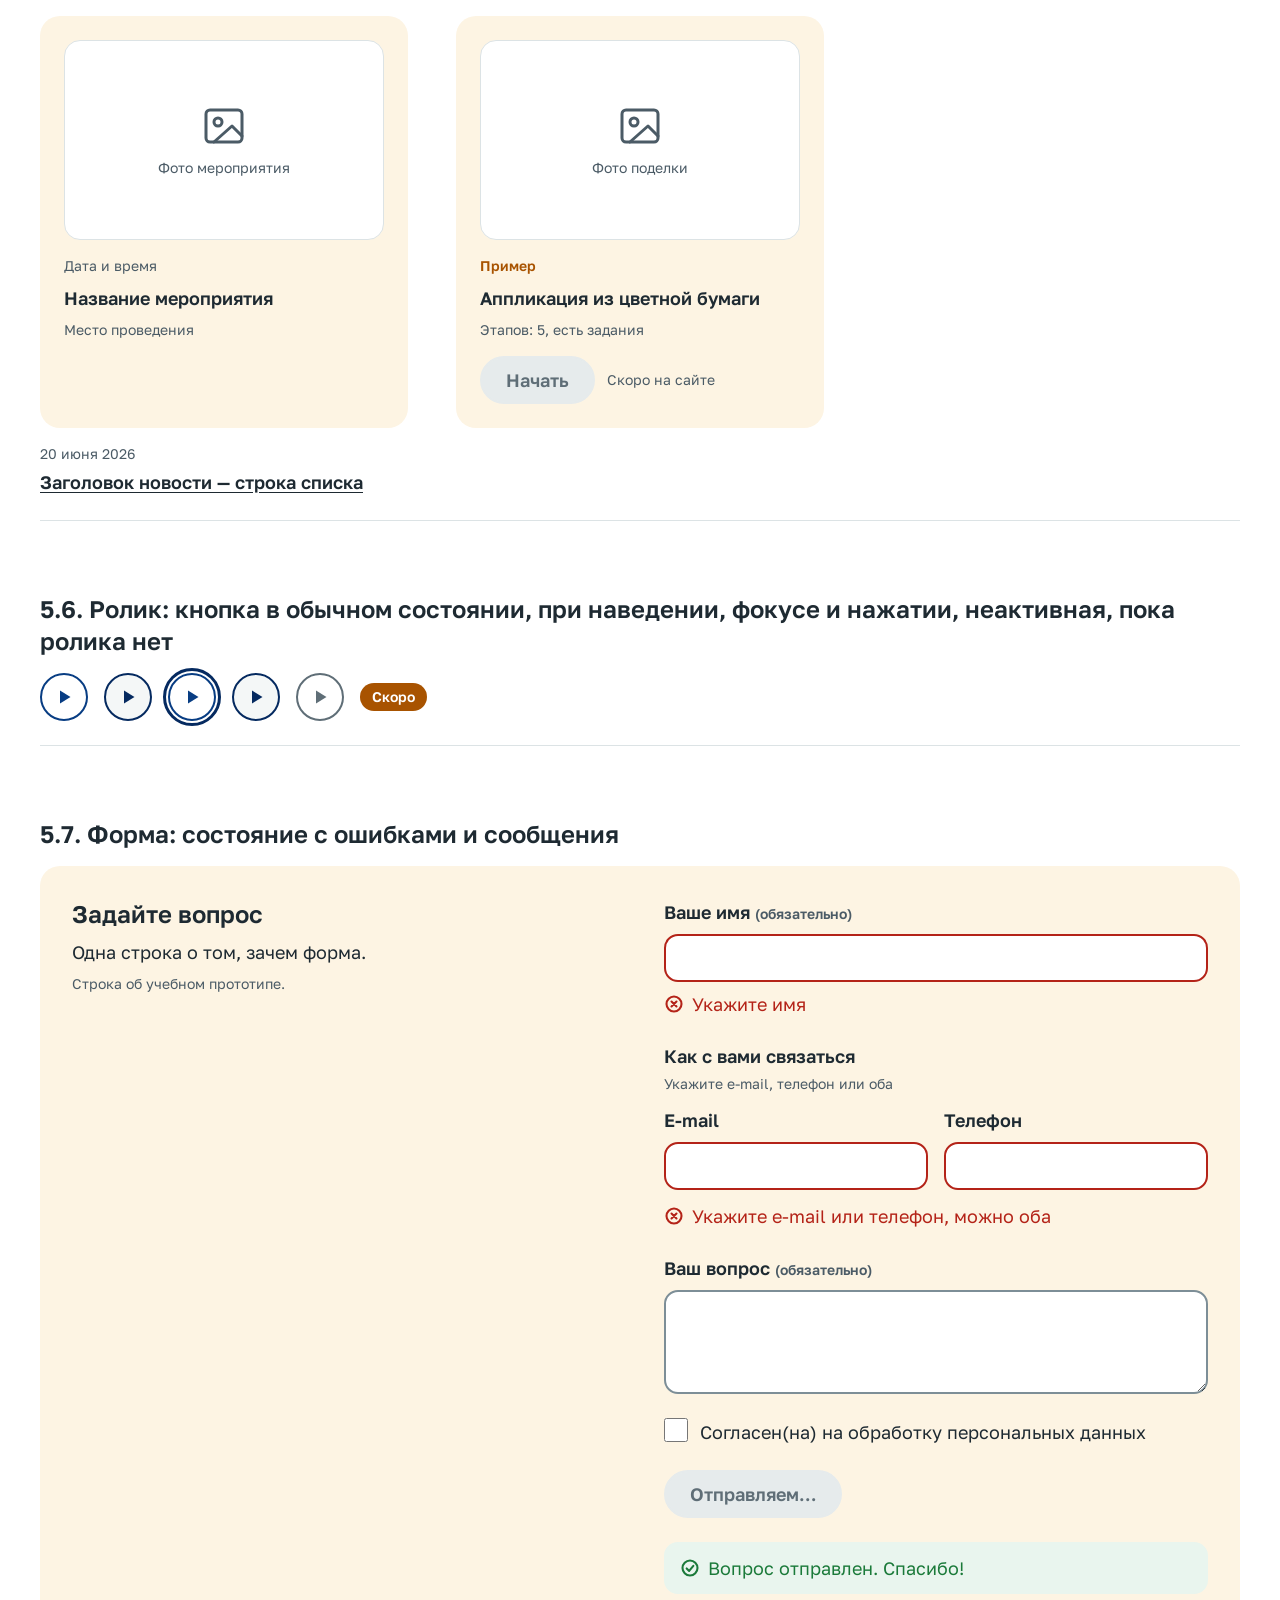
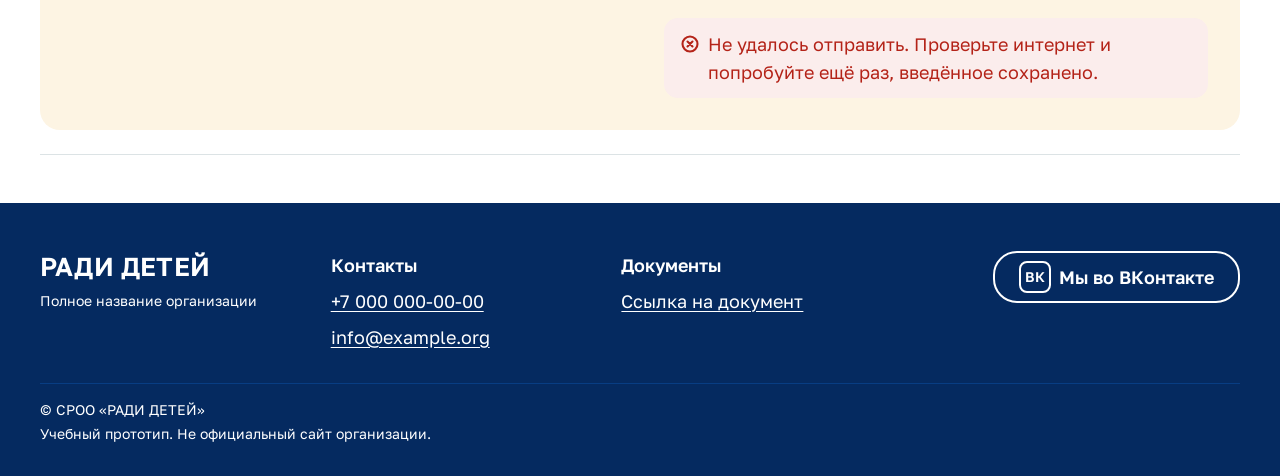
==== commit cb347215: "Итерация 12: проверка в новой сессии, исправления, правило R14 Claude Haiku 5.5 в новой сессии прове" ====
--- a/components.html
+++ b/components.html
@@ -108,7 +108,7 @@
         <p class="h2 section__title">Ближайшие мероприятия</p>
         <div class="empty">
           <p>Ближайших мероприятий пока нет.</p>
-          <p>Новости организации — в <a href="https://vk.com/sroo_radi_detey">сообществе во ВКонтакте</a>.</p>
+          <p>Загляните в <a href="https://vk.com/sroo_radi_detey">сообщество организации во ВКонтакте</a>.</p>
         </div>
         <a class="button button--secondary button--wide-mobile section__button" href="#c-section">Все мероприятия</a>
       </div>
@@ -149,10 +149,12 @@
     </section>
 
     <section class="demo" id="c-video" aria-labelledby="t-video">
-      <h2 id="t-video">5.6. Ролик: обычная кнопка, фокус и неактивная, пока ролика нет</h2>
+      <h2 id="t-video">5.6. Ролик: кнопка в обычном состоянии, при наведении, фокусе и нажатии, неактивная, пока ролика нет</h2>
       <div class="demo__row">
         <button class="video__play" type="button" aria-label="Смотреть ролик"><svg viewBox="0 0 24 24" fill="currentColor" aria-hidden="true"><path d="M8 5.5v13l10.5-6.5z"/></svg></button>
+        <button class="video__play is-hover" type="button" aria-label="Смотреть ролик, наведение"><svg viewBox="0 0 24 24" fill="currentColor" aria-hidden="true"><path d="M8 5.5v13l10.5-6.5z"/></svg></button>
         <button class="video__play is-focus" type="button" aria-label="Смотреть ролик, фокус"><svg viewBox="0 0 24 24" fill="currentColor" aria-hidden="true"><path d="M8 5.5v13l10.5-6.5z"/></svg></button>
+        <button class="video__play is-active" type="button" aria-label="Смотреть ролик, нажатие"><svg viewBox="0 0 24 24" fill="currentColor" aria-hidden="true"><path d="M8 5.5v13l10.5-6.5z"/></svg></button>
         <button class="video__play" type="button" disabled aria-label="Смотреть ролик, неактивная"><svg viewBox="0 0 24 24" fill="currentColor" aria-hidden="true"><path d="M8 5.5v13l10.5-6.5z"/></svg></button>
         <span class="video__badge small">Скоро</span>
       </div>
@@ -166,7 +168,7 @@
           <p class="text">Одна строка о том, зачем форма.</p>
           <p class="text small muted">Строка об учебном прототипе.</p>
         </div>
-        <form class="form" action="#" novalidate>
+        <form class="form" action="#" method="post" novalidate>
           <div class="field">
             <label for="d-name">Ваше имя <span class="small muted">(обязательно)</span></label>
             <input class="input" id="d-name" type="text" autocomplete="name" aria-invalid="true" aria-describedby="d-name-error">
--- a/styles.css
+++ b/styles.css
@@ -49,6 +49,7 @@
   --radius-card: 20px;
   --radius-photo: 16px;
   --radius-field: 14px;
+  --radius-badge: 8px;
 
   --gutter: 16px;
   --pad: 16px;
@@ -267,6 +268,8 @@
   font-weight: 600;
   text-align: center;
   text-decoration: none;
+  /* R2: подпись кнопки не переносится */
+  white-space: nowrap;
   cursor: pointer;
 }
 
@@ -451,7 +454,7 @@
   width: 32px;
   height: 32px;
   border: 2px solid currentColor;
-  border-radius: 9px;
+  border-radius: var(--radius-badge);
   font-size: 0.875rem;
   line-height: 1;
   font-weight: 600;
@@ -729,6 +732,22 @@
   height: 24px;
 }
 
+.video__play:not(:disabled):active,
+.video__play.is-active {
+  border-color: var(--main-dark);
+  background: var(--surface);
+  color: var(--main-dark);
+}
+
+@media (hover: hover) {
+  .video__play:not(:disabled):hover,
+  .video__play.is-hover {
+    border-color: var(--main-dark);
+    background: var(--surface);
+    color: var(--main-dark);
+  }
+}
+
 .video__play:disabled {
   border-color: var(--disabled-text);
   color: var(--disabled-text);
@@ -995,6 +1014,12 @@
   cursor: pointer;
 }
 
+@media (hover: hover) {
+  .details summary:hover {
+    color: var(--main-dark);
+  }
+}
+
 .details p {
   margin-top: var(--space-8);
 }
@@ -1011,8 +1036,14 @@
   border-radius: var(--radius-field);
 }
 
+/* пустая область сообщения остаётся в дереве доступности, чтобы её текст объявлялся */
 .status:empty {
-  display: none;
+  position: absolute;
+  width: 1px;
+  height: 1px;
+  padding: 0;
+  overflow: hidden;
+  clip: rect(0 0 0 0);
 }
 
 .status--success {
@@ -1104,11 +1135,7 @@
   }
 }
 
-/* R2: подпись кнопки не переносится, колонка кнопки по её ширине */
-.footer__vk .button {
-  white-space: nowrap;
-}
-
+/* R2: колонка кнопки по её ширине, подпись в одну строку */
 @media (min-width: 1280px) {
   .footer__cols {
     grid-template-columns: 3fr 3fr 4fr auto;
